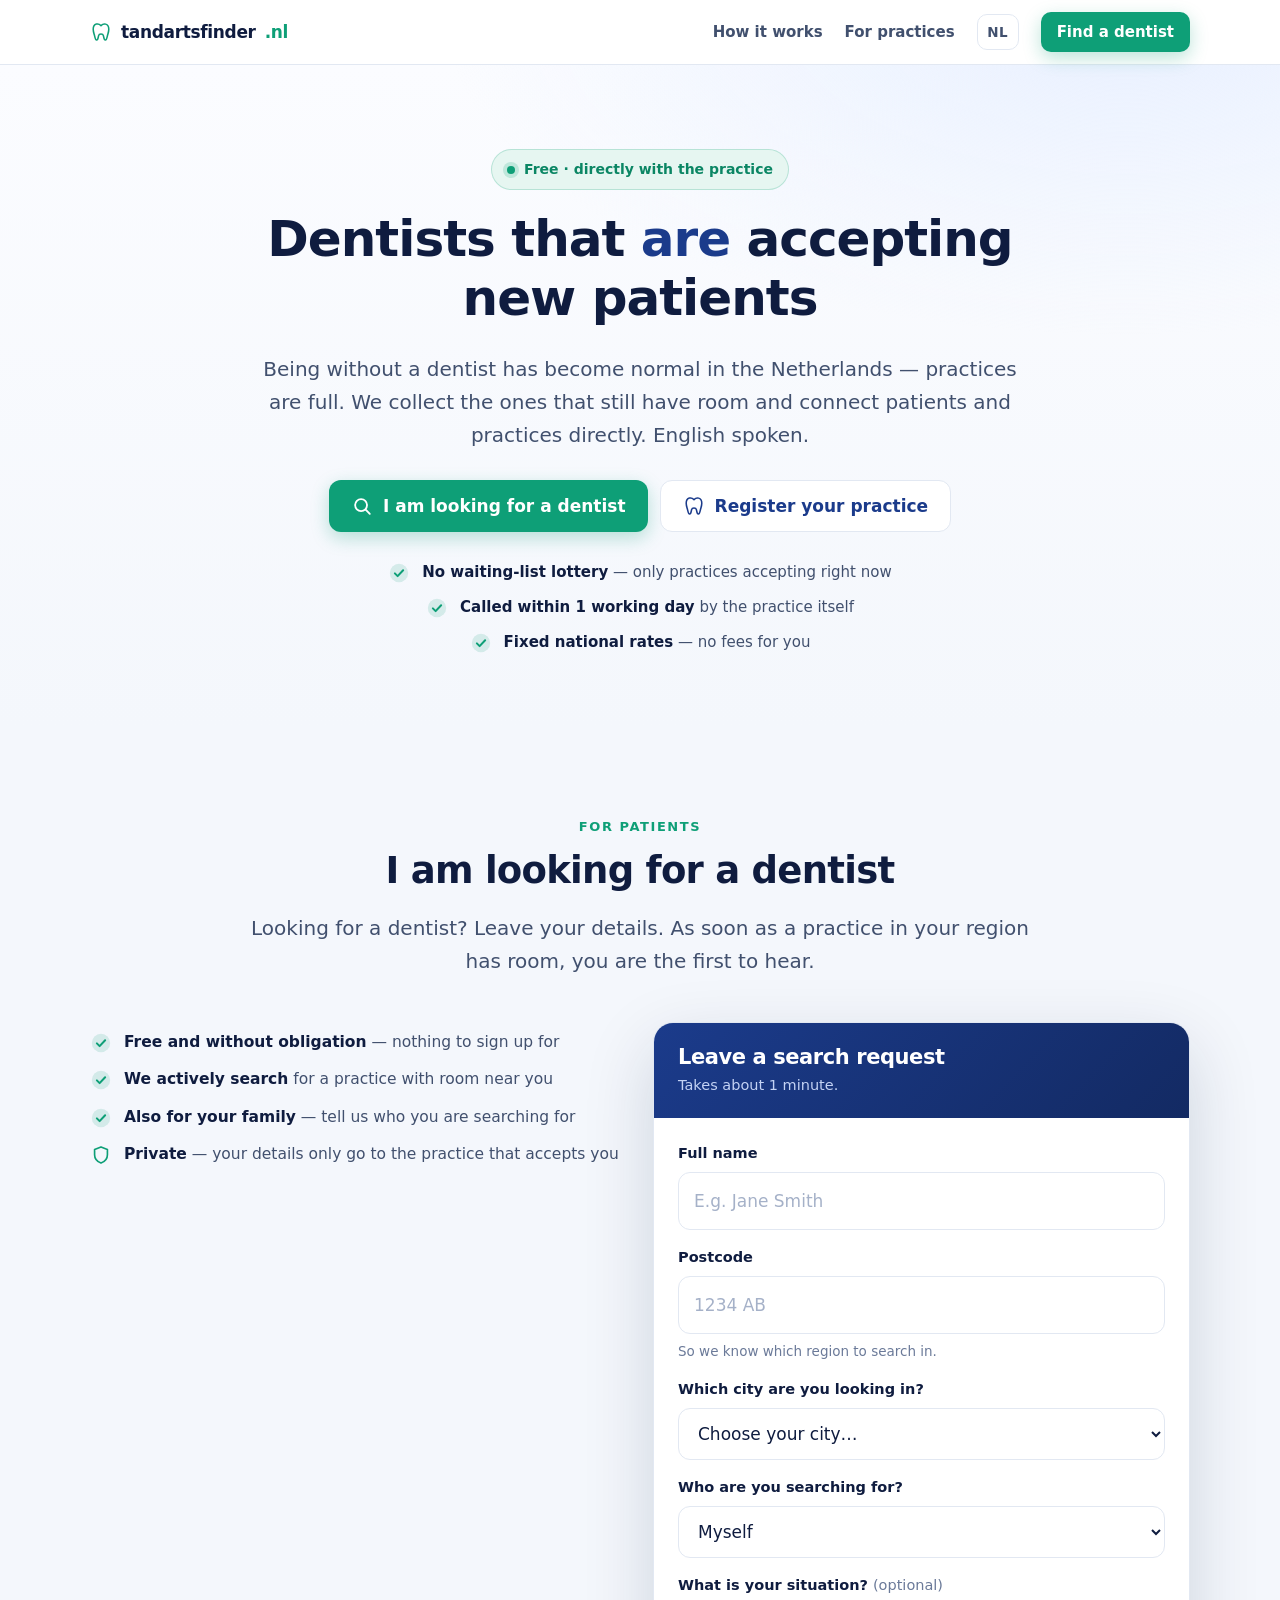
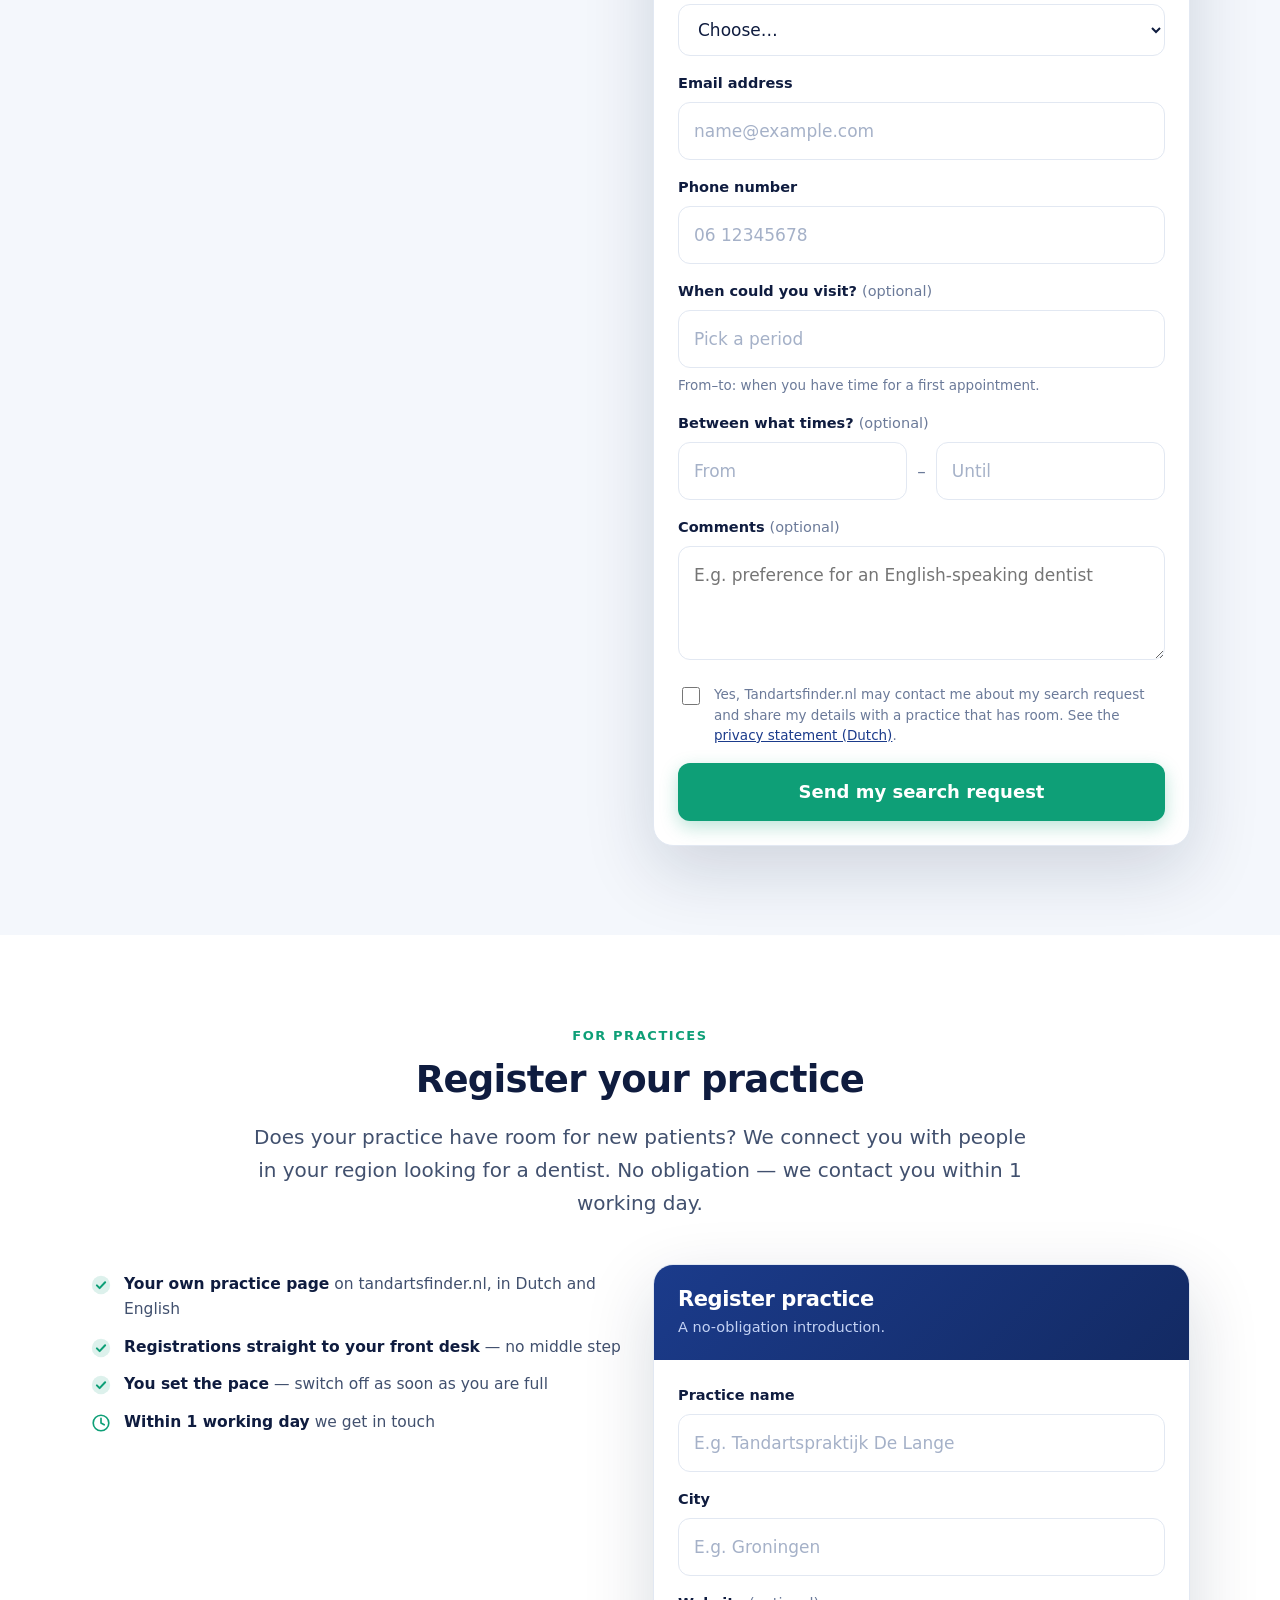
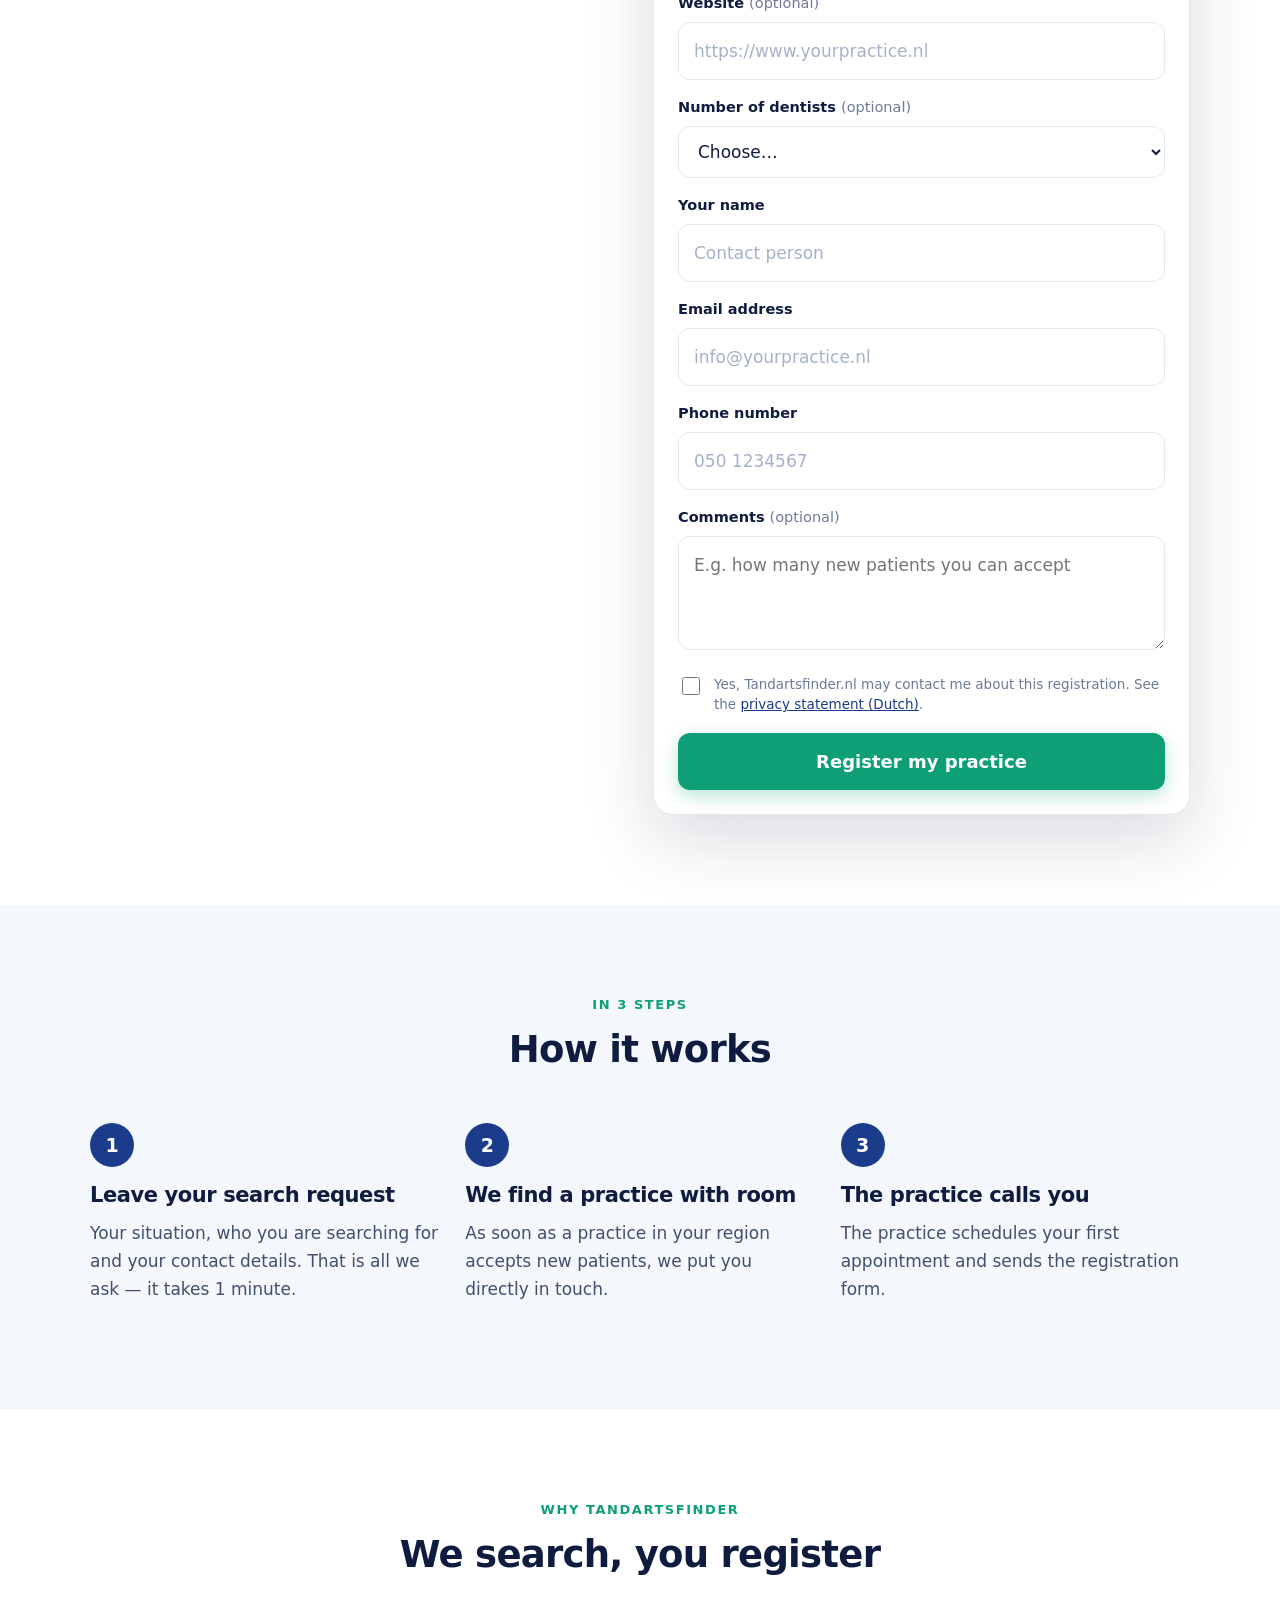
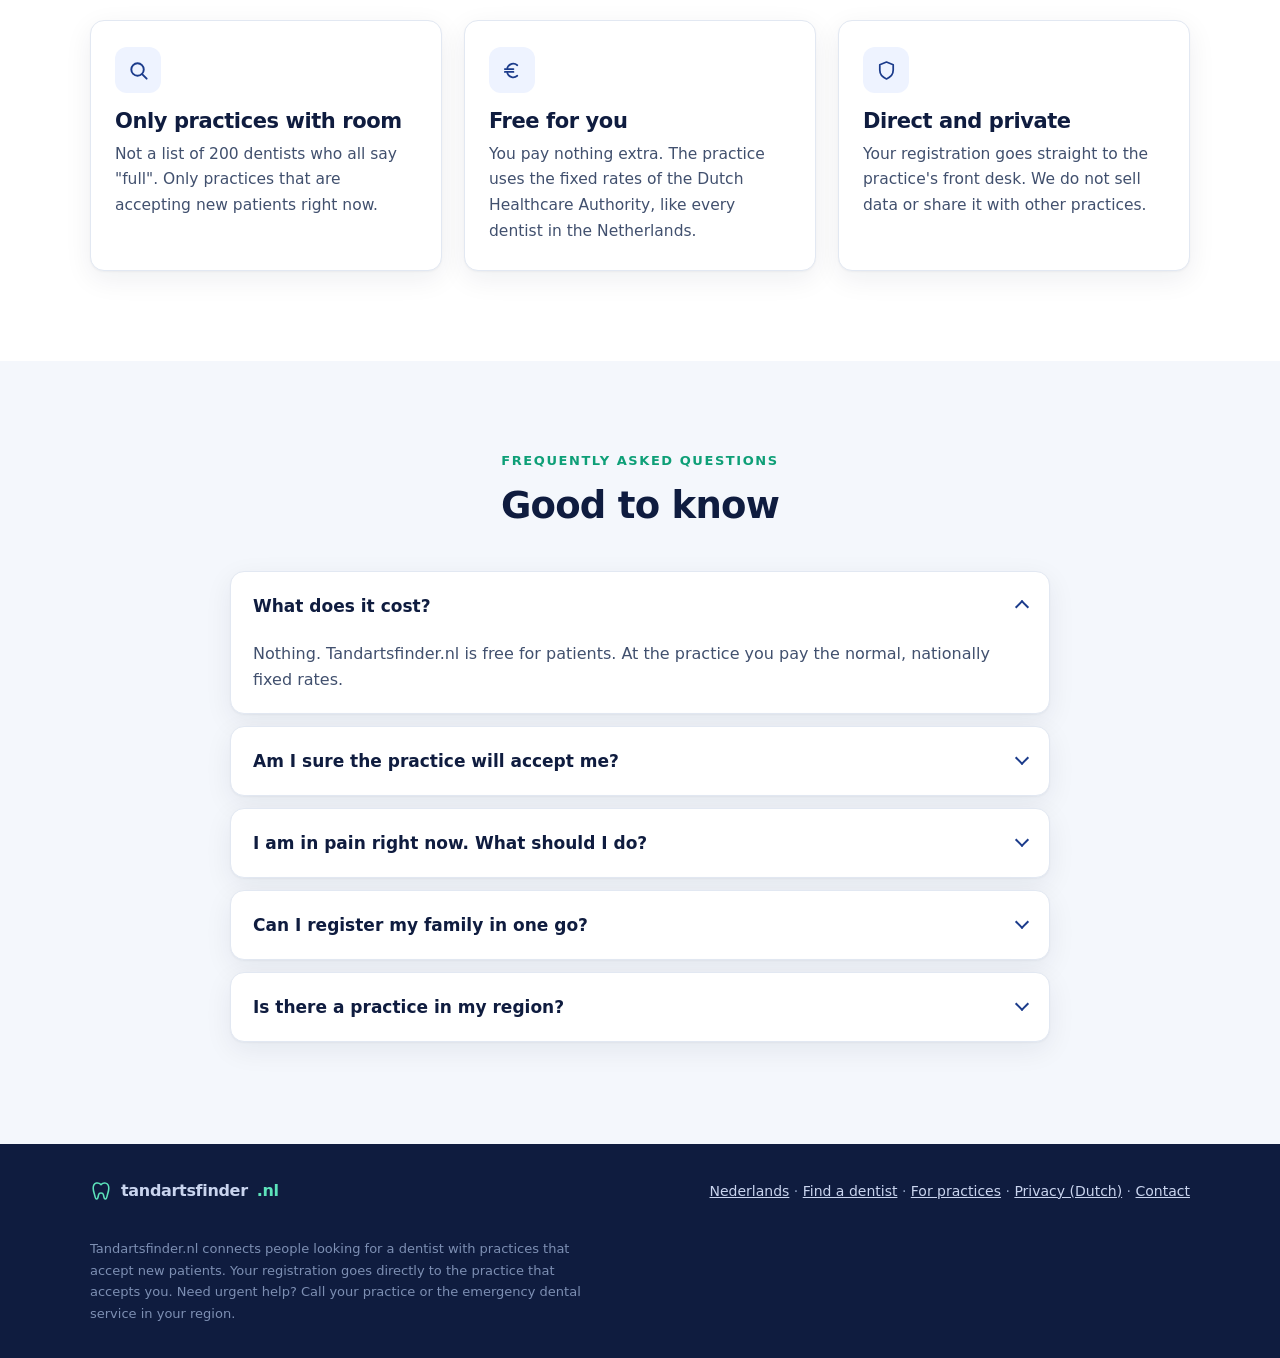
==== en/index.html @ ae39f75f "TF-10: required city dropdown (plaats) on patient form - assets/cities.js: 342 Dutch gemeenten (per " ====
<!DOCTYPE html>
<html lang="en">
<head>
<meta charset="utf-8">
<meta name="viewport" content="width=device-width, initial-scale=1">
<title>Tandartsfinder.nl — dentists that are accepting new patients</title>
<meta name="description" content="Find a dentist in the Netherlands that is still accepting new patients. Leave your search request in one minute — we connect you with a practice that has room. Practice with room? Register. Free, direct.">
<link rel="canonical" href="https://tandartsfinder.nl/en">
<link rel="alternate" hreflang="nl" href="https://tandartsfinder.nl/">
<link rel="icon" href="/assets/favicon.png">
<meta property="og:title" content="Tandartsfinder.nl — dentists that are accepting new patients">
<meta property="og:description" content="Leave your search request in one minute — we connect you with a practice that has room. Practice with room? Register. Free and direct.">
<meta property="og:image" content="https://tandartsfinder.nl/assets/behandeling.jpg">
<meta property="og:type" content="website">
<link rel="stylesheet" href="/assets/vendor/flatpickr.min.css">
<link rel="stylesheet" href="/assets/style.css">
<link rel="stylesheet" href="/assets/home.css">
</head>
<body>

<svg width="0" height="0" style="position:absolute" aria-hidden="true">
  <symbol id="i-tooth" viewBox="0 0 24 24"><path d="M12 5C10.4 3.4 8.5 2.9 6.9 3.4 4.8 4.1 3.5 6.3 3.5 9c0 2.3.6 4 1.2 6 .5 1.9.8 3.9 1.5 5 .6 1 1.9.9 2.3-.3.4-1.1.6-2.5.9-3.8.2-1 .8-1.7 2.6-1.7s2.4.7 2.6 1.7c.3 1.3.5 2.7.9 3.8.4 1.2 1.7 1.3 2.3.3.7-1.1 1-3.1 1.5-5 .6-2 1.2-3.7 1.2-6 0-2.7-1.3-4.9-3.4-5.6-1.6-.5-3.5 0-5.1 1.6Z" fill="none" stroke="currentColor" stroke-width="1.7" stroke-linejoin="round"/></symbol>
  <symbol id="i-check" viewBox="0 0 24 24"><circle cx="12" cy="12" r="10" fill="currentColor" opacity=".14"/><path d="m7.5 12.4 3 3 6-6.4" fill="none" stroke="currentColor" stroke-width="2.2" stroke-linecap="round" stroke-linejoin="round"/></symbol>
  <symbol id="i-pin" viewBox="0 0 24 24"><path d="M12 21s-6.5-5.6-6.5-11a6.5 6.5 0 0 1 13 0c0 5.4-6.5 11-6.5 11Z" fill="none" stroke="currentColor" stroke-width="1.8" stroke-linejoin="round"/><circle cx="12" cy="10" r="2.4" fill="none" stroke="currentColor" stroke-width="1.8"/></symbol>
  <symbol id="i-search" viewBox="0 0 24 24"><circle cx="11" cy="11" r="6.5" fill="none" stroke="currentColor" stroke-width="2"/><path d="m16 16 4.5 4.5" stroke="currentColor" stroke-width="2" stroke-linecap="round"/></symbol>
  <symbol id="i-shield" viewBox="0 0 24 24"><path d="M12 3.2 19 6v5.6c0 4.2-2.8 7.5-7 9.2-4.2-1.7-7-5-7-9.2V6l7-2.8Z" fill="none" stroke="currentColor" stroke-width="1.8" stroke-linejoin="round"/></symbol>
  <symbol id="i-clock" viewBox="0 0 24 24"><circle cx="12" cy="12" r="8.5" fill="none" stroke="currentColor" stroke-width="1.8"/><path d="M12 7v5l3.5 2" fill="none" stroke="currentColor" stroke-width="1.8" stroke-linecap="round"/></symbol>
  <symbol id="i-euro" viewBox="0 0 24 24"><path d="M17 6.5A6.5 6.5 0 0 0 6.7 9M17 17.5A6.5 6.5 0 0 1 6.7 15M4 10.5h9M4 13.5h9" fill="none" stroke="currentColor" stroke-width="1.8" stroke-linecap="round"/></symbol>
</svg>

<header class="header home-header">
  <div class="wrap">
    <a class="brand" href="/"><svg class="icon"><use href="#i-tooth"/></svg>tandartsfinder<em>.nl</em></a>
    <nav class="nav">
      <a href="#hoe">How it works</a>
      <a href="#praktijk-aanmelden">For practices</a>
      <a class="lang" href="/" hreflang="nl" title="Lees deze pagina in het Nederlands">NL</a>
      <a class="btn btn-primary btn-small" href="#zoek">Find a dentist</a>
    </nav>
  </div>
</header>

<section class="hero home-hero">
  <div class="wrap">
    <div class="badge">Free · directly with the practice</div>
    <h1>Dentists that <mark>are</mark> accepting new patients</h1>
    <p class="hero-sub">Being without a dentist has become normal in the Netherlands — practices are full. We collect the ones that still have room and connect patients and practices directly. English spoken.</p>
    <div class="hero-ctas">
      <a class="btn btn-primary" href="#zoek"><svg class="icon" width="18" height="18"><use href="#i-search"/></svg>I am looking for a dentist</a>
      <a class="btn btn-outline" href="#praktijk-aanmelden"><svg class="icon" width="18" height="18"><use href="#i-tooth"/></svg>Register your practice</a>
    </div>
    <ul class="checks hero-checks">
      <li><svg class="icon"><use href="#i-check"/></svg><span><b>No waiting-list lottery</b> — only practices accepting right now</span></li>
      <li><svg class="icon"><use href="#i-check"/></svg><span><b>Called within 1 working day</b> by the practice itself</span></li>
      <li><svg class="icon"><use href="#i-check"/></svg><span><b>Fixed national rates</b> — no fees for you</span></li>
    </ul>
  </div>
</section>


<section class="section section--tint lead" id="zoek">
  <div class="wrap">
    <div class="section-head"><span class="kicker">For patients</span><h2>I am looking for a dentist</h2>
      <p class="intro">Looking for a dentist? Leave your details. As soon as a practice in your region has room, you are the first to hear.</p></div>
    <div class="cols2">
      <div>
        <ul class="checks">
          <li><svg class="icon"><use href="#i-check"/></svg><span><b>Free and without obligation</b> — nothing to sign up for</span></li>
          <li><svg class="icon"><use href="#i-check"/></svg><span><b>We actively search</b> for a practice with room near you</span></li>
          <li><svg class="icon"><use href="#i-check"/></svg><span><b>Also for your family</b> — tell us who you are searching for</span></li>
          <li><svg class="icon"><use href="#i-shield"/></svg><span><b>Private</b> — your details only go to the practice that accepts you</span></li>
        </ul>
      </div>
      <form class="card leadform" id="form-patient" novalidate>
        <div class="card-head"><h2>Leave a search request</h2><p>Takes about 1 minute.</p></div>
        <div class="card-body">
          <input type="hidden" name="type" value="patient">
          <input type="text" name="website" tabindex="-1" autocomplete="off" aria-hidden="true" style="position:absolute;left:-9999px">
          <div class="fields">
            <div class="field"><label for="p-naam">Full name</label><input type="text" id="p-naam" name="naam" autocomplete="name" placeholder="E.g. Jane Smith" required><span class="error">Please enter your name.</span></div>
            <div class="field"><label for="p-postcode">Postcode</label><input type="text" id="p-postcode" name="postcode" autocomplete="postal-code" placeholder="1234 AB" required><span class="hint">So we know which region to search in.</span><span class="error">Please enter a valid Dutch postcode.</span></div>
            <div class="field"><label for="p-plaats">Which city are you looking in?</label><select id="p-plaats" name="plaats" required><option value="">Choose your city…</option></select><span class="error">Please choose your city.</span></div>
            <div class="field"><label for="p-voor_wie">Who are you searching for?</label><select id="p-voor_wie" name="voor_wie" required><option value="mijzelf">Myself</option><option value="gezin">My family / partner</option><option value="anders">Someone else</option></select></div>
            <div class="field"><label for="p-situatie">What is your situation? <span class="opt">(optional)</span></label><select id="p-situatie" name="situatie"><option value="">Choose…</option><option value="geen_tandarts">I have no dentist</option><option value="overstappen">I want to switch</option><option value="verhuisd">I have moved</option><option value="pijn">I am in pain / urgent</option><option value="anders">Other</option></select></div>
            <div class="field"><label for="p-email">Email address</label><input type="email" id="p-email" name="email" autocomplete="email" placeholder="name@example.com" required><span class="error">Please enter a valid email address.</span></div>
            <div class="field"><label for="p-telefoon">Phone number</label><input type="tel" id="p-telefoon" name="telefoon" autocomplete="tel" placeholder="06 12345678" required><span class="error">Please enter a valid phone number.</span></div>
            <div class="field"><label for="p-periode">When could you visit? <span class="opt">(optional)</span></label><input type="text" id="p-periode" placeholder="Pick a period" autocomplete="off"><span class="hint">From–to: when you have time for a first appointment.</span></div>
            <div class="field"><label for="p-tijd-van">Between what times? <span class="opt">(optional)</span></label><div class="times"><input type="text" id="p-tijd-van" placeholder="From" autocomplete="off"><span>–</span><input type="text" id="p-tijd-tot" placeholder="Until" autocomplete="off"></div></div>
            <div class="field"><label for="p-toelichting">Comments <span class="opt">(optional)</span></label><textarea id="p-toelichting" name="toelichting" rows="3" placeholder="E.g. preference for an English-speaking dentist"></textarea></div>
            <label class="consent field"><input type="checkbox" name="akkoord" value="ja" required><span>Yes, Tandartsfinder.nl may contact me about my search request and share my details with a practice that has room. See the <a href="/privacy" target="_blank" rel="noopener">privacy statement (Dutch)</a>.<span class="error">You need to agree to continue.</span></span></label>
            <div class="formerror">Sending failed. Check your connection and try again.</div>
            <button type="submit" class="btn btn-primary btn-block">Send my search request</button>
          </div>
          <div class="done" hidden><div class="ok"><svg><use href="#i-check"/></svg></div><h3>We received your request</h3><p>As soon as a practice near you has room, we will contact you.</p></div>
        </div>
      </form>
    </div>
  </div>
</section>

<section class="section lead" id="praktijk-aanmelden">
  <div class="wrap">
    <div class="section-head"><span class="kicker">For practices</span><h2>Register your practice</h2>
      <p class="intro">Does your practice have room for new patients? We connect you with people in your region looking for a dentist. No obligation — we contact you within 1 working day.</p></div>
    <div class="cols2">
      <div>
        <ul class="checks">
          <li><svg class="icon"><use href="#i-check"/></svg><span><b>Your own practice page</b> on tandartsfinder.nl, in Dutch and English</span></li>
          <li><svg class="icon"><use href="#i-check"/></svg><span><b>Registrations straight to your front desk</b> — no middle step</span></li>
          <li><svg class="icon"><use href="#i-check"/></svg><span><b>You set the pace</b> — switch off as soon as you are full</span></li>
          <li><svg class="icon"><use href="#i-clock"/></svg><span><b>Within 1 working day</b> we get in touch</span></li>
        </ul>
      </div>
      <form class="card leadform" id="form-clinic" novalidate>
        <div class="card-head"><h2>Register practice</h2><p>A no-obligation introduction.</p></div>
        <div class="card-body">
          <input type="hidden" name="type" value="clinic">
          <input type="text" name="website" tabindex="-1" autocomplete="off" aria-hidden="true" style="position:absolute;left:-9999px">
          <div class="fields">
            <div class="field"><label for="c-praktijknaam">Practice name</label><input type="text" id="c-praktijknaam" name="praktijknaam" autocomplete="organization" placeholder="E.g. Tandartspraktijk De Lange" required><span class="error">Please enter the practice name.</span></div>
            <div class="field"><label for="c-plaats">City</label><input type="text" id="c-plaats" name="plaats" autocomplete="address-level2" placeholder="E.g. Groningen" required><span class="error">Please enter the city.</span></div>
            <div class="field"><label for="c-website">Website <span class="opt">(optional)</span></label><input type="url" id="c-website" name="praktijk_website" autocomplete="url" placeholder="https://www.yourpractice.nl"></div>
            <div class="field"><label for="c-aantal">Number of dentists <span class="opt">(optional)</span></label><select id="c-aantal" name="aantal_tandartsen"><option value="">Choose…</option><option value="1">1</option><option value="2-3">2–3</option><option value="4-6">4–6</option><option value="7+">7 or more</option></select></div>
            <div class="field"><label for="c-naam">Your name</label><input type="text" id="c-naam" name="naam" autocomplete="name" placeholder="Contact person" required><span class="error">Please enter your name.</span></div>
            <div class="field"><label for="c-email">Email address</label><input type="email" id="c-email" name="email" autocomplete="email" placeholder="info@yourpractice.nl" required><span class="error">Please enter a valid email address.</span></div>
            <div class="field"><label for="c-telefoon">Phone number</label><input type="tel" id="c-telefoon" name="telefoon" autocomplete="tel" placeholder="050 1234567" required><span class="error">Please enter a valid phone number.</span></div>
            <div class="field"><label for="c-toelichting">Comments <span class="opt">(optional)</span></label><textarea id="c-toelichting" name="toelichting" rows="3" placeholder="E.g. how many new patients you can accept"></textarea></div>
            <label class="consent field"><input type="checkbox" name="akkoord" value="ja" required><span>Yes, Tandartsfinder.nl may contact me about this registration. See the <a href="/privacy" target="_blank" rel="noopener">privacy statement (Dutch)</a>.<span class="error">You need to agree to continue.</span></span></label>
            <div class="formerror">Sending failed. Check your connection and try again.</div>
            <button type="submit" class="btn btn-primary btn-block">Register my practice</button>
          </div>
          <div class="done" hidden><div class="ok"><svg><use href="#i-check"/></svg></div><h3>Thank you for registering</h3><p>We will contact you <strong>within 1 working day</strong> to get acquainted.</p></div>
        </div>
      </form>
    </div>
  </div>
</section>

<section class="section section--tint" id="hoe">
  <div class="wrap">
    <div class="section-head"><span class="kicker">In 3 steps</span><h2>How it works</h2></div>
    <div class="steps">
      <div><h3>Leave your search request</h3><p>Your situation, who you are searching for and your contact details. That is all we ask — it takes 1 minute.</p></div>
      <div><h3>We find a practice with room</h3><p>As soon as a practice in your region accepts new patients, we put you directly in touch.</p></div>
      <div><h3>The practice calls you</h3><p>The practice schedules your first appointment and sends the registration form.</p></div>
    </div>
  </div>
</section>

<section class="section">
  <div class="wrap">
    <div class="section-head"><span class="kicker">Why Tandartsfinder</span><h2>We search, you register</h2></div>
    <div class="cols3">
      <div class="feature"><div class="ic"><svg><use href="#i-search"/></svg></div><h3>Only practices with room</h3><p>Not a list of 200 dentists who all say "full". Only practices that are accepting new patients right now.</p></div>
      <div class="feature"><div class="ic"><svg><use href="#i-euro"/></svg></div><h3>Free for you</h3><p>You pay nothing extra. The practice uses the fixed rates of the Dutch Healthcare Authority, like every dentist in the Netherlands.</p></div>
      <div class="feature"><div class="ic"><svg><use href="#i-shield"/></svg></div><h3>Direct and private</h3><p>Your registration goes straight to the practice's front desk. We do not sell data or share it with other practices.</p></div>
    </div>
  </div>
</section>

<section class="section section--tint">
  <div class="wrap">
    <div class="section-head"><span class="kicker">Frequently asked questions</span><h2>Good to know</h2></div>
    <div class="faq">
      <details open><summary>What does it cost?</summary><div><p>Nothing. Tandartsfinder.nl is free for patients. At the practice you pay the normal, nationally fixed rates.</p></div></details>
      <details><summary>Am I sure the practice will accept me?</summary><div><p>The practices we work with have indicated they have room for new patients. Places are not unlimited — the sooner you register, the sooner your turn comes.</p></div></details>
      <details><summary>I am in pain right now. What should I do?</summary><div><p>For acute complaints do not wait for a registration. Call your current practice if you have one, or the dental emergency service in your region.</p></div></details>
      <details><summary>Can I register my family in one go?</summary><div><p>Yes. In the form you indicate whether you register alone, with a partner or as a family.</p></div></details>
      <details><summary>Is there a practice in my region?</summary><div><p>We are adding practices all the time. <a href="#zoek">Leave your details</a> — as soon as a practice with room opens up near you, you will hear from us. Know a practice with room? Point them to <a href="#praktijk-aanmelden">the registration form for practices</a>.</p></div></details>
    </div>
  </div>
</section>

<footer class="footer">
  <div class="wrap">
    <a class="brand" href="/"><svg class="icon"><use href="#i-tooth"/></svg>tandartsfinder<em>.nl</em></a>
    <div><a href="/">Nederlands</a> · <a href="#zoek">Find a dentist</a> · <a href="#praktijk-aanmelden">For practices</a> · <a href="/privacy">Privacy (Dutch)</a> · <a href="mailto:info@tandvacature.nl">Contact</a></div>
    <p>Tandartsfinder.nl connects people looking for a dentist with practices that accept new patients. Your registration goes directly to the practice that accepts you. Need urgent help? Call your practice or the emergency dental service in your region.</p>
  </div>
</footer>

<script src="/assets/cities.js"></script>
<script src="/assets/vendor/flatpickr.min.js"></script>
<script src="/assets/home.js"></script>
</body>
</html>
---- assets/vendor/flatpickr.min.css ----
.flatpickr-calendar{background:transparent;opacity:0;display:none;text-align:center;visibility:hidden;padding:0;-webkit-animation:none;animation:none;direction:ltr;border:0;font-size:14px;line-height:24px;border-radius:5px;position:absolute;width:307.875px;-webkit-box-sizing:border-box;box-sizing:border-box;-ms-touch-action:manipulation;touch-action:manipulation;background:#fff;-webkit-box-shadow:1px 0 0 #e6e6e6,-1px 0 0 #e6e6e6,0 1px 0 #e6e6e6,0 -1px 0 #e6e6e6,0 3px 13px rgba(0,0,0,0.08);box-shadow:1px 0 0 #e6e6e6,-1px 0 0 #e6e6e6,0 1px 0 #e6e6e6,0 -1px 0 #e6e6e6,0 3px 13px rgba(0,0,0,0.08)}.flatpickr-calendar.open,.flatpickr-calendar.inline{opacity:1;max-height:640px;visibility:visible}.flatpickr-calendar.open{display:inline-block;z-index:99999}.flatpickr-calendar.animate.open{-webkit-animation:fpFadeInDown 300ms cubic-bezier(.23,1,.32,1);animation:fpFadeInDown 300ms cubic-bezier(.23,1,.32,1)}.flatpickr-calendar.inline{display:block;position:relative;top:2px}.flatpickr-calendar.static{position:absolute;top:calc(100% + 2px)}.flatpickr-calendar.static.open{z-index:999;display:block}.flatpickr-calendar.multiMonth .flatpickr-days .dayContainer:nth-child(n+1) .flatpickr-day.inRange:nth-child(7n+7){-webkit-box-shadow:none !important;box-shadow:none !important}.flatpickr-calendar.multiMonth .flatpickr-days .dayContainer:nth-child(n+2) .flatpickr-day.inRange:nth-child(7n+1){-webkit-box-shadow:-2px 0 0 #e6e6e6,5px 0 0 #e6e6e6;box-shadow:-2px 0 0 #e6e6e6,5px 0 0 #e6e6e6}.flatpickr-calendar .hasWeeks .dayContainer,.flatpickr-calendar .hasTime .dayContainer{border-bottom:0;border-bottom-right-radius:0;border-bottom-left-radius:0}.flatpickr-calendar .hasWeeks .dayContainer{border-left:0}.flatpickr-calendar.hasTime .flatpickr-time{height:40px;border-top:1px solid #e6e6e6}.flatpickr-calendar.noCalendar.hasTime .flatpickr-time{height:auto}.flatpickr-calendar:before,.flatpickr-calendar:after{position:absolute;display:block;pointer-events:none;border:solid transparent;content:'';height:0;width:0;left:22px}.flatpickr-calendar.rightMost:before,.flatpickr-calendar.arrowRight:before,.flatpickr-calendar.rightMost:after,.flatpickr-calendar.arrowRight:after{left:auto;right:22px}.flatpickr-calendar.arrowCenter:before,.flatpickr-calendar.arrowCenter:after{left:50%;right:50%}.flatpickr-calendar:before{border-width:5px;margin:0 -5px}.flatpickr-calendar:after{border-width:4px;margin:0 -4px}.flatpickr-calendar.arrowTop:before,.flatpickr-calendar.arrowTop:after{bottom:100%}.flatpickr-calendar.arrowTop:before{border-bottom-color:#e6e6e6}.flatpickr-calendar.arrowTop:after{border-bottom-color:#fff}.flatpickr-calendar.arrowBottom:before,.flatpickr-calendar.arrowBottom:after{top:100%}.flatpickr-calendar.arrowBottom:before{border-top-color:#e6e6e6}.flatpickr-calendar.arrowBottom:after{border-top-color:#fff}.flatpickr-calendar:focus{outline:0}.flatpickr-wrapper{position:relative;display:inline-block}.flatpickr-months{display:-webkit-box;display:-webkit-flex;display:-ms-flexbox;display:flex}.flatpickr-months .flatpickr-month{background:transparent;color:rgba(0,0,0,0.9);fill:rgba(0,0,0,0.9);height:34px;line-height:1;text-align:center;position:relative;-webkit-user-select:none;-moz-user-select:none;-ms-user-select:none;user-select:none;overflow:hidden;-webkit-box-flex:1;-webkit-flex:1;-ms-flex:1;flex:1}.flatpickr-months .flatpickr-prev-month,.flatpickr-months .flatpickr-next-month{-webkit-user-select:none;-moz-user-select:none;-ms-user-select:none;user-select:none;text-decoration:none;cursor:pointer;position:absolute;top:0;height:34px;padding:10px;z-index:3;color:rgba(0,0,0,0.9);fill:rgba(0,0,0,0.9)}.flatpickr-months .flatpickr-prev-month.flatpickr-disabled,.flatpickr-months .flatpickr-next-month.flatpickr-disabled{display:none}.flatpickr-months .flatpickr-prev-month i,.flatpickr-months .flatpickr-next-month i{position:relative}.flatpickr-months .flatpickr-prev-month.flatpickr-prev-month,.flatpickr-months .flatpickr-next-month.flatpickr-prev-month{/*
      /*rtl:begin:ignore*/left:0/*
      /*rtl:end:ignore*/}/*
      /*rtl:begin:ignore*/
/*
      /*rtl:end:ignore*/
.flatpickr-months .flatpickr-prev-month.flatpickr-next-month,.flatpickr-months .flatpickr-next-month.flatpickr-next-month{/*
      /*rtl:begin:ignore*/right:0/*
      /*rtl:end:ignore*/}/*
      /*rtl:begin:ignore*/
/*
      /*rtl:end:ignore*/
.flatpickr-months .flatpickr-prev-month:hover,.flatpickr-months .flatpickr-next-month:hover{color:#959ea9}.flatpickr-months .flatpickr-prev-month:hover svg,.flatpickr-months .flatpickr-next-month:hover svg{fill:#f64747}.flatpickr-months .flatpickr-prev-month svg,.flatpickr-months .flatpickr-next-month svg{width:14px;height:14px}.flatpickr-months .flatpickr-prev-month svg path,.flatpickr-months .flatpickr-next-month svg path{-webkit-transition:fill .1s;transition:fill .1s;fill:inherit}.numInputWrapper{position:relative;height:auto}.numInputWrapper input,.numInputWrapper span{display:inline-block}.numInputWrapper input{width:100%}.numInputWrapper input::-ms-clear{display:none}.numInputWrapper input::-webkit-outer-spin-button,.numInputWrapper input::-webkit-inner-spin-button{margin:0;-webkit-appearance:none}.numInputWrapper span{position:absolute;right:0;width:14px;padding:0 4px 0 2px;height:50%;line-height:50%;opacity:0;cursor:pointer;border:1px solid rgba(57,57,57,0.15);-webkit-box-sizing:border-box;box-sizing:border-box}.numInputWrapper span:hover{background:rgba(0,0,0,0.1)}.numInputWrapper span:active{background:rgba(0,0,0,0.2)}.numInputWrapper span:after{display:block;content:"";position:absolute}.numInputWrapper span.arrowUp{top:0;border-bottom:0}.numInputWrapper span.arrowUp:after{border-left:4px solid transparent;border-right:4px solid transparent;border-bottom:4px solid rgba(57,57,57,0.6);top:26%}.numInputWrapper span.arrowDown{top:50%}.numInputWrapper span.arrowDown:after{border-left:4px solid transparent;border-right:4px solid transparent;border-top:4px solid rgba(57,57,57,0.6);top:40%}.numInputWrapper span svg{width:inherit;height:auto}.numInputWrapper span svg path{fill:rgba(0,0,0,0.5)}.numInputWrapper:hover{background:rgba(0,0,0,0.05)}.numInputWrapper:hover span{opacity:1}.flatpickr-current-month{font-size:135%;line-height:inherit;font-weight:300;color:inherit;position:absolute;width:75%;left:12.5%;padding:7.48px 0 0 0;line-height:1;height:34px;display:inline-block;text-align:center;-webkit-transform:translate3d(0,0,0);transform:translate3d(0,0,0)}.flatpickr-current-month span.cur-month{font-family:inherit;font-weight:700;color:inherit;display:inline-block;margin-left:.5ch;padding:0}.flatpickr-current-month span.cur-month:hover{background:rgba(0,0,0,0.05)}.flatpickr-current-month .numInputWrapper{width:6ch;width:7ch\0;display:inline-block}.flatpickr-current-month .numInputWrapper span.arrowUp:after{border-bottom-color:rgba(0,0,0,0.9)}.flatpickr-current-month .numInputWrapper span.arrowDown:after{border-top-color:rgba(0,0,0,0.9)}.flatpickr-current-month input.cur-year{background:transparent;-webkit-box-sizing:border-box;box-sizing:border-box;color:inherit;cursor:text;padding:0 0 0 .5ch;margin:0;display:inline-block;font-size:inherit;font-family:inherit;font-weight:300;line-height:inherit;height:auto;border:0;border-radius:0;vertical-align:initial;-webkit-appearance:textfield;-moz-appearance:textfield;appearance:textfield}.flatpickr-current-month input.cur-year:focus{outline:0}.flatpickr-current-month input.cur-year[disabled],.flatpickr-current-month input.cur-year[disabled]:hover{font-size:100%;color:rgba(0,0,0,0.5);background:transparent;pointer-events:none}.flatpickr-current-month .flatpickr-monthDropdown-months{appearance:menulist;background:transparent;border:none;border-radius:0;box-sizing:border-box;color:inherit;cursor:pointer;font-size:inherit;font-family:inherit;font-weight:300;height:auto;line-height:inherit;margin:-1px 0 0 0;outline:none;padding:0 0 0 .5ch;position:relative;vertical-align:initial;-webkit-box-sizing:border-box;-webkit-appearance:menulist;-moz-appearance:menulist;width:auto}.flatpickr-current-month .flatpickr-monthDropdown-months:focus,.flatpickr-current-month .flatpickr-monthDropdown-months:active{outline:none}.flatpickr-current-month .flatpickr-monthDropdown-months:hover{background:rgba(0,0,0,0.05)}.flatpickr-current-month .flatpickr-monthDropdown-months .flatpickr-monthDropdown-month{background-color:transparent;outline:none;padding:0}.flatpickr-weekdays{background:transparent;text-align:center;overflow:hidden;width:100%;display:-webkit-box;display:-webkit-flex;display:-ms-flexbox;display:flex;-webkit-box-align:center;-webkit-align-items:center;-ms-flex-align:center;align-items:center;height:28px}.flatpickr-weekdays .flatpickr-weekdaycontainer{display:-webkit-box;display:-webkit-flex;display:-ms-flexbox;display:flex;-webkit-box-flex:1;-webkit-flex:1;-ms-flex:1;flex:1}span.flatpickr-weekday{cursor:default;font-size:90%;background:transparent;color:rgba(0,0,0,0.54);line-height:1;margin:0;text-align:center;display:block;-webkit-box-flex:1;-webkit-flex:1;-ms-flex:1;flex:1;font-weight:bolder}.dayContainer,.flatpickr-weeks{padding:1px 0 0 0}.flatpickr-days{position:relative;overflow:hidden;display:-webkit-box;display:-webkit-flex;display:-ms-flexbox;display:flex;-webkit-box-align:start;-webkit-align-items:flex-start;-ms-flex-align:start;align-items:flex-start;width:307.875px}.flatpickr-days:focus{outline:0}.dayContainer{padding:0;outline:0;text-align:left;width:307.875px;min-width:307.875px;max-width:307.875px;-webkit-box-sizing:border-box;box-sizing:border-box;display:inline-block;display:-ms-flexbox;display:-webkit-box;display:-webkit-flex;display:flex;-webkit-flex-wrap:wrap;flex-wrap:wrap;-ms-flex-wrap:wrap;-ms-flex-pack:justify;-webkit-justify-content:space-around;justify-content:space-around;-webkit-transform:translate3d(0,0,0);transform:translate3d(0,0,0);opacity:1}.dayContainer + .dayContainer{-webkit-box-shadow:-1px 0 0 #e6e6e6;box-shadow:-1px 0 0 #e6e6e6}.flatpickr-day{background:none;border:1px solid transparent;border-radius:150px;-webkit-box-sizing:border-box;box-sizing:border-box;color:#393939;cursor:pointer;font-weight:400;width:14.2857143%;-webkit-flex-basis:14.2857143%;-ms-flex-preferred-size:14.2857143%;flex-basis:14.2857143%;max-width:39px;height:39px;line-height:39px;margin:0;display:inline-block;position:relative;-webkit-box-pack:center;-webkit-justify-content:center;-ms-flex-pack:center;justify-content:center;text-align:center}.flatpickr-day.inRange,.flatpickr-day.prevMonthDay.inRange,.flatpickr-day.nextMonthDay.inRange,.flatpickr-day.today.inRange,.flatpickr-day.prevMonthDay.today.inRange,.flatpickr-day.nextMonthDay.today.inRange,.flatpickr-day:hover,.flatpickr-day.prevMonthDay:hover,.flatpickr-day.nextMonthDay:hover,.flatpickr-day:focus,.flatpickr-day.prevMonthDay:focus,.flatpickr-day.nextMonthDay:focus{cursor:pointer;outline:0;background:#e6e6e6;border-color:#e6e6e6}.flatpickr-day.today{border-color:#959ea9}.flatpickr-day.today:hover,.flatpickr-day.today:focus{border-color:#959ea9;background:#959ea9;color:#fff}.flatpickr-day.selected,.flatpickr-day.startRange,.flatpickr-day.endRange,.flatpickr-day.selected.inRange,.flatpickr-day.startRange.inRange,.flatpickr-day.endRange.inRange,.flatpickr-day.selected:focus,.flatpickr-day.startRange:focus,.flatpickr-day.endRange:focus,.flatpickr-day.selected:hover,.flatpickr-day.startRange:hover,.flatpickr-day.endRange:hover,.flatpickr-day.selected.prevMonthDay,.flatpickr-day.startRange.prevMonthDay,.flatpickr-day.endRange.prevMonthDay,.flatpickr-day.selected.nextMonthDay,.flatpickr-day.startRange.nextMonthDay,.flatpickr-day.endRange.nextMonthDay{background:#569ff7;-webkit-box-shadow:none;box-shadow:none;color:#fff;border-color:#569ff7}.flatpickr-day.selected.startRange,.flatpickr-day.startRange.startRange,.flatpickr-day.endRange.startRange{border-radius:50px 0 0 50px}.flatpickr-day.selected.endRange,.flatpickr-day.startRange.endRange,.flatpickr-day.endRange.endRange{border-radius:0 50px 50px 0}.flatpickr-day.selected.startRange + .endRange:not(:nth-child(7n+1)),.flatpickr-day.startRange.startRange + .endRange:not(:nth-child(7n+1)),.flatpickr-day.endRange.startRange + .endRange:not(:nth-child(7n+1)){-webkit-box-shadow:-10px 0 0 #569ff7;box-shadow:-10px 0 0 #569ff7}.flatpickr-day.selected.startRange.endRange,.flatpickr-day.startRange.startRange.endRange,.flatpickr-day.endRange.startRange.endRange{border-radius:50px}.flatpickr-day.inRange{border-radius:0;-webkit-box-shadow:-5px 0 0 #e6e6e6,5px 0 0 #e6e6e6;box-shadow:-5px 0 0 #e6e6e6,5px 0 0 #e6e6e6}.flatpickr-day.flatpickr-disabled,.flatpickr-day.flatpickr-disabled:hover,.flatpickr-day.prevMonthDay,.flatpickr-day.nextMonthDay,.flatpickr-day.notAllowed,.flatpickr-day.notAllowed.prevMonthDay,.flatpickr-day.notAllowed.nextMonthDay{color:rgba(57,57,57,0.3);background:transparent;border-color:transparent;cursor:default}.flatpickr-day.flatpickr-disabled,.flatpickr-day.flatpickr-disabled:hover{cursor:not-allowed;color:rgba(57,57,57,0.1)}.flatpickr-day.week.selected{border-radius:0;-webkit-box-shadow:-5px 0 0 #569ff7,5px 0 0 #569ff7;box-shadow:-5px 0 0 #569ff7,5px 0 0 #569ff7}.flatpickr-day.hidden{visibility:hidden}.rangeMode .flatpickr-day{margin-top:1px}.flatpickr-weekwrapper{float:left}.flatpickr-weekwrapper .flatpickr-weeks{padding:0 12px;-webkit-box-shadow:1px 0 0 #e6e6e6;box-shadow:1px 0 0 #e6e6e6}.flatpickr-weekwrapper .flatpickr-weekday{float:none;width:100%;line-height:28px}.flatpickr-weekwrapper span.flatpickr-day,.flatpickr-weekwrapper span.flatpickr-day:hover{display:block;width:100%;max-width:none;color:rgba(57,57,57,0.3);background:transparent;cursor:default;border:none}.flatpickr-innerContainer{display:block;display:-webkit-box;display:-webkit-flex;display:-ms-flexbox;display:flex;-webkit-box-sizing:border-box;box-sizing:border-box;overflow:hidden}.flatpickr-rContainer{display:inline-block;padding:0;-webkit-box-sizing:border-box;box-sizing:border-box}.flatpickr-time{text-align:center;outline:0;display:block;height:0;line-height:40px;max-height:40px;-webkit-box-sizing:border-box;box-sizing:border-box;overflow:hidden;display:-webkit-box;display:-webkit-flex;display:-ms-flexbox;display:flex}.flatpickr-time:after{content:"";display:table;clear:both}.flatpickr-time .numInputWrapper{-webkit-box-flex:1;-webkit-flex:1;-ms-flex:1;flex:1;width:40%;height:40px;float:left}.flatpickr-time .numInputWrapper span.arrowUp:after{border-bottom-color:#393939}.flatpickr-time .numInputWrapper span.arrowDown:after{border-top-color:#393939}.flatpickr-time.hasSeconds .numInputWrapper{width:26%}.flatpickr-time.time24hr .numInputWrapper{width:49%}.flatpickr-time input{background:transparent;-webkit-box-shadow:none;box-shadow:none;border:0;border-radius:0;text-align:center;margin:0;padding:0;height:inherit;line-height:inherit;color:#393939;font-size:14px;position:relative;-webkit-box-sizing:border-box;box-sizing:border-box;-webkit-appearance:textfield;-moz-appearance:textfield;appearance:textfield}.flatpickr-time input.flatpickr-hour{font-weight:bold}.flatpickr-time input.flatpickr-minute,.flatpickr-time input.flatpickr-second{font-weight:400}.flatpickr-time input:focus{outline:0;border:0}.flatpickr-time .flatpickr-time-separator,.flatpickr-time .flatpickr-am-pm{height:inherit;float:left;line-height:inherit;color:#393939;font-weight:bold;width:2%;-webkit-user-select:none;-moz-user-select:none;-ms-user-select:none;user-select:none;-webkit-align-self:center;-ms-flex-item-align:center;align-self:center}.flatpickr-time .flatpickr-am-pm{outline:0;width:18%;cursor:pointer;text-align:center;font-weight:400}.flatpickr-time input:hover,.flatpickr-time .flatpickr-am-pm:hover,.flatpickr-time input:focus,.flatpickr-time .flatpickr-am-pm:focus{background:#eee}.flatpickr-input[readonly]{cursor:pointer}@-webkit-keyframes fpFadeInDown{from{opacity:0;-webkit-transform:translate3d(0,-20px,0);transform:translate3d(0,-20px,0)}to{opacity:1;-webkit-transform:translate3d(0,0,0);transform:translate3d(0,0,0)}}@keyframes fpFadeInDown{from{opacity:0;-webkit-transform:translate3d(0,-20px,0);transform:translate3d(0,-20px,0)}to{opacity:1;-webkit-transform:translate3d(0,0,0);transform:translate3d(0,0,0)}}
---- assets/style.css ----
:root{
  --blue:#1b3b8b;--blue-dark:#132a63;--ink:#0f1c3f;--text:#41506e;--muted:#6b7a99;
  --green:#0e9f77;--green-dark:#0b8664;--green-soft:#e6f6f1;--mint:#5de3bb;
  --bg:#f4f7fc;--line:#e2e8f2;--red:#dc2626;
  --radius:14px;--radius-lg:20px;
  --shadow:0 1px 2px rgba(15,28,63,.04),0 8px 28px rgba(15,28,63,.07);
  --shadow-lg:0 24px 70px rgba(15,28,63,.16);
}
*,*::before,*::after{box-sizing:border-box}
[hidden]{display:none!important}
html{scroll-behavior:smooth;-webkit-text-size-adjust:100%}
body{margin:0;font-family:system-ui,-apple-system,"Segoe UI",Roboto,"Helvetica Neue",Arial,sans-serif;
  font-size:17px;line-height:1.65;color:var(--text);background:#fff;-webkit-font-smoothing:antialiased}
img{max-width:100%;display:block}
h1,h2,h3{color:var(--ink);line-height:1.18;margin:0 0 .5em;letter-spacing:-.02em}
h1{font-size:clamp(30px,5.2vw,50px);font-weight:800}
h2{font-size:clamp(25px,3.6vw,37px);font-weight:800}
h3{font-size:clamp(18px,2vw,21px);font-weight:700}
p{margin:0 0 1em}
a{color:var(--blue)}
.wrap{max-width:1140px;margin:0 auto;padding-left:20px;padding-right:20px}
.section{padding:clamp(52px,7vw,92px) 0}
.section--tint{background:var(--bg)}
.section-head{text-align:center;margin-bottom:44px}
.kicker{display:block;font-size:13px;font-weight:800;letter-spacing:.12em;text-transform:uppercase;color:var(--green);margin-bottom:12px}
.intro{font-size:clamp(17px,1.9vw,20px);max-width:62ch}
.section-head .intro{margin-left:auto;margin-right:auto}
.center{text-align:center}
.icon{width:22px;height:22px;flex:none}

/* buttons */
.btn{display:inline-flex;align-items:center;justify-content:center;gap:10px;font:inherit;font-weight:700;
  border:0;border-radius:12px;padding:16px 26px;cursor:pointer;text-decoration:none;line-height:1.2;transition:.16s}
.btn-primary{background:var(--green);color:#fff;box-shadow:0 6px 18px rgba(14,159,119,.28)}
.btn-primary:hover{background:var(--green-dark);transform:translateY(-1px)}
.btn-outline{background:#fff;color:var(--blue);border:1.5px solid var(--line)}
.btn-outline:hover{border-color:var(--blue)}
.btn-block{width:100%;font-size:18px;padding:18px 24px}
.btn-small{padding:11px 16px;font-size:15px;border-radius:10px}

/* top bar + header */
.brandbar{background:var(--ink);color:#c9d4ee;font-size:14px}
.brandbar .wrap{display:flex;align-items:center;justify-content:space-between;gap:16px;min-height:44px;padding-top:6px;padding-bottom:6px;flex-wrap:wrap}
.brand{display:flex;align-items:center;gap:9px;color:#fff;font-weight:800;font-size:17px;letter-spacing:-.02em;text-decoration:none}
.brand .icon{color:var(--mint)}
.brand em{font-style:normal;color:var(--mint)}
.brandbar .tagline{opacity:.85}
.brandbar .tagline strong{color:#fff}
.header{position:sticky;top:0;z-index:60;background:rgba(255,255,255,.94);backdrop-filter:blur(10px);border-bottom:1px solid var(--line)}
.header .wrap{display:flex;align-items:center;justify-content:space-between;gap:16px;padding-top:12px;padding-bottom:12px}
.header-id{display:flex;align-items:center;gap:12px;min-width:0}
.header-id img{height:38px;width:auto}
.header-loc{font-size:13px;color:var(--muted);line-height:1.3}
.header-actions{display:flex;align-items:center;gap:10px;flex:none}
.header-note{font-size:14px;color:var(--green-dark);font-weight:700}
.lang{display:inline-flex;align-items:center;justify-content:center;min-width:42px;height:36px;border:1.5px solid var(--line);
  border-radius:10px;font-size:13.5px;font-weight:800;color:var(--blue);text-decoration:none;letter-spacing:.04em}
.lang:hover{border-color:var(--blue);background:#f7f9ff}
@media(max-width:720px){.header-loc,.brandbar .tagline,.header-note{display:none}.header-id img{height:32px}}

/* hero */
.hero{background:radial-gradient(1100px 520px at 88% -8%,#e8f0ff 0%,rgba(232,240,255,0) 62%),linear-gradient(180deg,#fbfcff,var(--bg))}
.hero .wrap{display:grid;grid-template-columns:1fr 460px;gap:0 52px;align-items:start;
  grid-template-areas:"copy form" "more form";padding-top:clamp(34px,5vw,62px);padding-bottom:clamp(46px,6vw,80px)}
.hero-copy{grid-area:copy}
.hero-more{grid-area:more}
.badge{display:inline-flex;align-items:center;gap:9px;background:var(--green-soft);color:var(--green-dark);font-weight:800;font-size:14px;
  padding:8px 15px;border-radius:999px;border:1px solid rgba(14,159,119,.22);margin-bottom:20px}
.badge::before{content:"";width:8px;height:8px;border-radius:50%;background:var(--green);box-shadow:0 0 0 4px rgba(14,159,119,.18)}
.hero h1 mark{background:none;color:var(--blue);white-space:nowrap}
.hero-sub{font-size:clamp(17px,1.9vw,20px);max-width:52ch;margin-bottom:26px}
.checks{list-style:none;margin:0 0 28px;padding:0;display:grid;gap:12px}
.checks li{display:flex;gap:12px;align-items:flex-start;font-size:16.5px}
.checks .icon{color:var(--green);margin-top:2px}
.checks b{color:var(--ink)}
.hero-photo{border-radius:var(--radius-lg);overflow:hidden;box-shadow:var(--shadow);margin-top:6px}
.hero-photo img{width:100%;height:230px;object-fit:cover}
.stars{color:#f5a623;letter-spacing:1px;font-size:15px}

/* form card */
.card{grid-area:form;background:#fff;border-radius:var(--radius-lg);box-shadow:var(--shadow-lg);border:1px solid var(--line);
  overflow:hidden;position:sticky;top:88px;scroll-margin-top:88px}
.card-head{background:linear-gradient(135deg,var(--blue),var(--blue-dark));color:#fff;padding:22px 24px 20px}
.card-head h2{color:#fff;font-size:21px;margin:0 0 5px}
.card-head p{margin:0;font-size:14.5px;color:#c3d2f4}
.progress{display:flex;gap:6px;margin-top:16px}
.progress span{height:5px;flex:1;border-radius:99px;background:rgba(255,255,255,.24);transition:.3s}
.progress span.on{background:var(--mint)}
.card-proof{display:flex;align-items:center;gap:10px;background:var(--green-soft);border-bottom:1px solid var(--line);padding:11px 24px;font-size:14px;color:var(--ink)}
.card-body{padding:24px}
.step{display:none}
.step.on{display:block;animation:fadein .28s ease}
@keyframes fadein{from{opacity:0;transform:translateY(8px)}to{opacity:1;transform:none}}
.q{font-weight:800;color:var(--ink);font-size:19px;margin:0 0 4px}
.q-sub{font-size:14.5px;color:var(--muted);margin:0 0 18px}
.choices{display:grid;gap:10px;margin-bottom:20px;border-radius:12px}
.choices.shake{outline:2px solid var(--red);outline-offset:6px}
.choice{display:flex;align-items:center;gap:13px;width:100%;text-align:left;font:inherit;background:#fff;border:1.5px solid var(--line);
  border-radius:12px;padding:15px 16px;cursor:pointer;color:var(--ink);font-weight:600;font-size:16px;transition:.14s}
.choice:hover{border-color:var(--blue);background:#f7f9ff}
.choice.sel{border-color:var(--green);background:var(--green-soft)}
.choice .ic{width:38px;height:38px;border-radius:10px;background:#eef3ff;color:var(--blue);display:grid;place-items:center;flex:none}
.choice .ic svg{width:20px;height:20px}
.choice.sel .ic{background:#fff;color:var(--green-dark)}
.field{margin-bottom:16px}
.field label{display:block;font-weight:700;color:var(--ink);font-size:14.5px;margin-bottom:6px}
.field input{width:100%;font:inherit;padding:14px 15px;border:1.5px solid var(--line);border-radius:12px;color:var(--ink);transition:.14s}
.field input:focus{outline:0;border-color:var(--blue);box-shadow:0 0 0 4px rgba(27,59,139,.12)}
.field input::placeholder{color:#a5b1c8}
.field.bad input{border-color:var(--red);background:#fff5f5}
.hint{display:block;font-size:13.5px;color:var(--muted);margin-top:6px}
.error{display:none;color:var(--red);font-size:13.5px;font-weight:600;margin-top:6px}
.bad .error{display:block}
.bad .hint{display:none}
.urgent{display:flex;gap:11px;align-items:flex-start;background:#fff7ed;color:#7c4a12;border:1px solid #f5cf94;border-radius:12px;
  padding:14px 15px;font-size:14px;line-height:1.5;margin-bottom:16px}
.urgent .icon{width:20px;height:20px;color:#d97706;margin-top:2px}
.urgent strong{display:block;color:#5c3608}
.urgent a{color:#9a3412;font-weight:700}
.consent{display:flex;gap:11px;align-items:flex-start;font-size:13.5px;color:var(--muted);line-height:1.5;margin:4px 0 18px}
.consent input{margin-top:3px;width:18px;height:18px;flex:none;accent-color:var(--green)}
.back{background:none;border:0;font:inherit;color:var(--muted);font-weight:600;cursor:pointer;padding:12px 0 0;display:inline-flex;gap:7px;align-items:center;font-size:14.5px}
.back:hover{color:var(--blue)}
.secure{display:flex;align-items:center;justify-content:center;gap:8px;font-size:13px;color:var(--muted);margin-top:14px;text-align:center}
.secure .icon{width:15px;height:15px}
.done{text-align:center;padding:12px 0}
.done .ok{width:64px;height:64px;border-radius:50%;background:var(--green-soft);color:var(--green-dark);display:grid;place-items:center;margin:0 auto 18px}
.done .ok svg{width:32px;height:32px}
.formerror{display:none;background:#fff5f5;color:var(--red);border:1px solid #fecaca;border-radius:10px;padding:10px 12px;font-size:14px;margin-bottom:12px}
.formerror.on{display:block}

/* facts strip */
.facts{background:var(--ink);color:#dbe4f7}
.facts .wrap{display:grid;grid-template-columns:repeat(4,1fr);gap:26px;padding-top:26px;padding-bottom:26px;text-align:center}
.facts b{display:block;color:#fff;font-size:17px;font-weight:800}
.facts span{font-size:14px;color:#a9b8d8}
@media(max-width:820px){.facts .wrap{grid-template-columns:1fr 1fr;gap:20px}}

/* grids & cards */
.cols3{display:grid;grid-template-columns:repeat(3,1fr);gap:22px}
.cols2{display:grid;grid-template-columns:1fr 1fr;gap:26px;align-items:center}
.feature{background:#fff;border:1px solid var(--line);border-radius:var(--radius);padding:26px 24px;box-shadow:var(--shadow)}
.feature .ic{width:46px;height:46px;border-radius:12px;background:#eef3ff;color:var(--blue);display:grid;place-items:center;margin-bottom:16px}
.feature .ic svg{width:23px;height:23px}
.feature h3{margin-bottom:8px}
.feature p{margin:0;font-size:15.5px}
@media(max-width:900px){.cols3{grid-template-columns:1fr 1fr}.cols2{grid-template-columns:1fr;gap:28px}}
@media(max-width:620px){.cols3{grid-template-columns:1fr}}

/* reviews */
.reviews-head{display:flex;align-items:flex-end;justify-content:space-between;gap:20px;flex-wrap:wrap;margin-bottom:28px}
.reviews-head h2{margin-bottom:6px}
.reviews-head p{margin:0;font-size:15.5px}
.review{margin:0;background:#fff;border:1px solid var(--line);border-radius:var(--radius);padding:24px;box-shadow:var(--shadow);display:flex;flex-direction:column}
.review p{font-size:16.5px;color:var(--ink);margin:12px 0 16px;flex:1}
.review cite{font-style:normal;font-size:14px;color:var(--muted);font-weight:600}

/* how it works */
.steps{display:grid;grid-template-columns:repeat(3,1fr);gap:26px;counter-reset:n}
.steps>div{padding-top:8px}
.steps>div::before{counter-increment:n;content:counter(n);display:grid;place-items:center;width:44px;height:44px;border-radius:50%;
  background:var(--blue);color:#fff;font-weight:800;font-size:19px;margin-bottom:16px}
@media(max-width:820px){.steps{grid-template-columns:1fr;gap:22px}}

/* team */
.team{display:grid;grid-template-columns:repeat(4,1fr);gap:22px}
.person{background:#fff;border:1px solid var(--line);border-radius:var(--radius);overflow:hidden;box-shadow:var(--shadow)}
.person img{width:100%;height:225px;object-fit:cover;object-position:center 22%;background:#eef3ff}
.person div{padding:16px 18px 18px}
.person h3{font-size:17px;margin:0 0 2px}
.person .role{font-size:14px;color:var(--green-dark);font-weight:700;margin:0 0 6px}
.person p{font-size:14px;margin:0;color:var(--muted);line-height:1.5}
@media(max-width:900px){.team{grid-template-columns:1fr 1fr}}

/* treatments */
.tags{display:flex;flex-wrap:wrap;gap:10px;margin-top:8px}
.tags span{background:#fff;border:1px solid var(--line);border-radius:999px;padding:10px 18px;font-weight:600;font-size:15.5px;color:var(--ink)}
.photo{border-radius:var(--radius-lg);box-shadow:var(--shadow);width:100%;height:100%;max-height:420px;object-fit:cover}

/* costs */
.costs{max-width:820px;margin:0 auto;background:#fff;border:1px solid var(--line);border-radius:var(--radius);box-shadow:var(--shadow);overflow:hidden}
.costs>div{display:flex;gap:16px;padding:20px 24px;border-bottom:1px solid var(--line)}
.costs>div:last-child{border-bottom:0}
.costs .icon{color:var(--green);margin-top:3px}
.costs b{color:var(--ink);display:block;margin-bottom:2px}
.costs p{margin:0;font-size:15.5px}

/* faq */
.faq{max-width:820px;margin:0 auto}
.faq details{background:#fff;border:1px solid var(--line);border-radius:var(--radius);margin-bottom:12px;box-shadow:var(--shadow)}
.faq summary{cursor:pointer;list-style:none;padding:20px 54px 20px 22px;font-weight:700;color:var(--ink);position:relative;font-size:17px}
.faq summary::-webkit-details-marker{display:none}
.faq summary::after{content:"";position:absolute;right:22px;top:26px;width:10px;height:10px;border-right:2.5px solid var(--blue);
  border-bottom:2.5px solid var(--blue);transform:rotate(45deg);transition:.2s}
.faq details[open] summary::after{transform:rotate(-135deg);top:30px}
.faq details>div{padding:0 22px 20px;font-size:16px}
.faq details>div p:last-child{margin:0}

/* closing cta */
.closing{background:linear-gradient(135deg,var(--blue),var(--blue-dark));color:#dce5fb;text-align:center}
.closing h2{color:#fff}
.closing .intro{color:#c3d2f4;margin-left:auto;margin-right:auto}
.closing .door{width:260px;height:190px;object-fit:cover;border-radius:var(--radius);margin:0 auto 26px;border:3px solid rgba(255,255,255,.22);box-shadow:0 18px 44px rgba(0,0,0,.28)}
.closing .btn{margin-top:26px}
.contact{display:grid;grid-template-columns:repeat(3,1fr);gap:20px;margin-top:34px;text-align:center}
.contact div{background:rgba(255,255,255,.08);border:1px solid rgba(255,255,255,.16);border-radius:var(--radius);padding:20px}
.contact b{display:block;color:#fff;margin-bottom:4px;font-size:15px}
.contact a{color:#fff}
.contact small{opacity:.75;font-size:inherit}
@media(max-width:820px){.contact{grid-template-columns:1fr}}

/* footer */
.footer{background:var(--ink);color:#93a4c6;font-size:14px;padding:34px 0}
.footer .wrap{display:flex;justify-content:space-between;gap:20px;flex-wrap:wrap;align-items:center}
.footer a{color:#c9d4ee}
.footer .brand{font-size:16px}
.footer p{max-width:60ch;font-size:13px;color:#7d8fb3;margin:14px 0 0;flex:1 1 100%}

/* mobile sticky cta */
.mobilebar{position:fixed;left:0;right:0;bottom:0;z-index:70;display:none;padding:10px 14px;background:rgba(255,255,255,.97);
  border-top:1px solid var(--line);box-shadow:0 -6px 24px rgba(15,28,63,.12)}
.mobilebar .btn{flex:1;padding:15px 12px;font-size:16px}
@media(max-width:960px){
  .hero .wrap{grid-template-columns:1fr;gap:28px;grid-template-areas:"copy" "form" "more"}
  .card{position:static;scroll-margin-top:74px}
  .hero-sub{margin-bottom:0}
  .mobilebar{display:flex}
  body{padding-bottom:74px}
}
@media(max-width:620px){
  body{font-size:16px}
  .section{padding:44px 0}
  .section-head{margin-bottom:28px}
  .hero-photo img{height:180px}
  .cols3{gap:12px}
  .feature{padding:16px;display:grid;grid-template-columns:42px 1fr;gap:0 14px;align-items:start;border-radius:12px}
  .feature .ic{width:42px;height:42px;margin:0;grid-row:1/span 2;border-radius:10px}
  .feature .ic svg{width:21px;height:21px}
  .feature h3{grid-column:2;margin:8px 0 5px;font-size:17px}
  .feature p{grid-column:2;font-size:15px}
  .team{grid-template-columns:1fr;gap:12px}
  .person{display:grid;grid-template-columns:116px 1fr;border-radius:12px}
  .person img{height:100%;min-height:140px;object-position:center 18%}
  .person div{padding:14px 16px}
  .reviews{display:flex;gap:12px;overflow-x:auto;scroll-snap-type:x mandatory;margin:0 -20px;padding:2px 20px 16px;scrollbar-width:none}
  .reviews::-webkit-scrollbar{display:none}
  .reviews .review{flex:0 0 82%;scroll-snap-align:start;padding:18px}
  .costs>div{padding:16px 18px;gap:12px}
  .faq summary{padding:17px 46px 17px 18px;font-size:16px}
  .faq summary::after{right:18px;top:23px}
  .faq details>div{padding:0 18px 18px;font-size:15.5px}
  .facts .wrap{padding-top:22px;padding-bottom:22px;gap:18px 14px}
  .steps{gap:18px}
  .closing .door{width:200px;height:150px;margin-bottom:20px}
  .tags span{padding:9px 15px;font-size:14.5px}
  .card-proof{padding:11px 18px}
  .card-proof .long{display:none}
}
---- assets/home.css ----
/* homepage-only additions on top of style.css */
.home-header .brand{color:var(--ink)}
.home-header .brand .icon,.home-header .brand em{color:var(--green)}
.nav{display:flex;align-items:center;gap:22px;font-weight:600;font-size:15px}
.nav a:not(.btn){color:var(--text);text-decoration:none}
.nav a:not(.btn):hover{color:var(--blue)}
@media(max-width:720px){.nav{gap:10px}.nav a:not(.btn):not(.lang){display:none}}

.home-hero .wrap{display:block;max-width:820px;text-align:center;padding-top:clamp(44px,7vw,84px);padding-bottom:clamp(44px,6vw,72px)}
.home-hero .hero-sub{margin:0 auto 28px;max-width:60ch}
.hero-ctas{display:flex;flex-wrap:wrap;justify-content:center;gap:12px;margin:0 0 28px}
.hero-ctas .btn{padding:14px 22px}
.hero-checks{display:flex;flex-wrap:wrap;justify-content:center;gap:10px 28px;margin:0}
.hero-checks li{font-size:15px}
@media(max-width:620px){
  .hero-ctas .btn{flex:1 1 100%}
  .hero-checks{flex-direction:column;align-items:flex-start;gap:10px;max-width:420px;margin:0 auto;text-align:left}
}

/* lead forms (patient + clinic) */
.lead .cols2{align-items:start}
.lead .cols2 > div{padding-top:8px}
.lead .checks li{font-size:15.5px}
.lead .card{position:static;grid-area:auto}
.field select,.field textarea{width:100%;font:inherit;padding:14px 15px;border:1.5px solid var(--line);border-radius:12px;color:var(--ink);background:#fff;transition:.14s}
.field select:focus,.field textarea:focus{outline:0;border-color:var(--blue);box-shadow:0 0 0 4px rgba(27,59,139,.12)}
.field textarea{resize:vertical;min-height:88px}
.field .opt{font-weight:500;color:var(--muted)}
.field.bad select{border-color:var(--red);background:#fff5f5}
.leadform .done h3{margin:0 0 8px}
.times{display:flex;align-items:center;gap:10px}
.times span{color:var(--muted)}
.times input{flex:1;min-width:0}

/* flatpickr — themed to match the site */
.flatpickr-calendar{font-family:inherit;border:1px solid var(--line);border-radius:var(--radius);box-shadow:var(--shadow-lg)}
.flatpickr-day.selected,.flatpickr-day.startRange,.flatpickr-day.endRange,
.flatpickr-day.selected:hover,.flatpickr-day.startRange:hover,.flatpickr-day.endRange:hover{background:var(--green);border-color:var(--green);color:#fff}
.flatpickr-day.inRange{background:var(--green-soft);border-color:var(--green-soft);box-shadow:-5px 0 0 var(--green-soft),5px 0 0 var(--green-soft)}
.flatpickr-day.startRange.selected,.flatpickr-day.selected.startRange + .flatpickr-day.endRange:not(:nth-child(7n+1)),
.flatpickr-day.startRange + .flatpickr-day.endRange:not(:nth-child(7n+1)){box-shadow:-10px 0 0 var(--green)}
.flatpickr-day.today:not(.selected):not(.startRange):not(.endRange){border-color:var(--blue)}
.flatpickr-day:hover:not(.selected):not(.startRange):not(.endRange):not(.inRange){background:#f7f9ff;border-color:var(--line)}
.flatpickr-months .flatpickr-prev-month:hover svg,.flatpickr-months .flatpickr-next-month:hover svg{fill:var(--green)}
.flatpickr-current-month .flatpickr-monthDropdown-months,.flatpickr-current-month input.cur-year{font-weight:800;color:var(--ink)}
.flatpickr-calendar.noCalendar.hasTime{width:auto;min-width:140px}
.flatpickr-time input:hover,.flatpickr-time .flatpickr-am-pm:hover,.flatpickr-time input:focus,.flatpickr-time .flatpickr-am-pm:focus{background:var(--green-soft)}
.flatpickr-time input.flatpickr-hour,.flatpickr-time input.flatpickr-minute{color:var(--ink)}
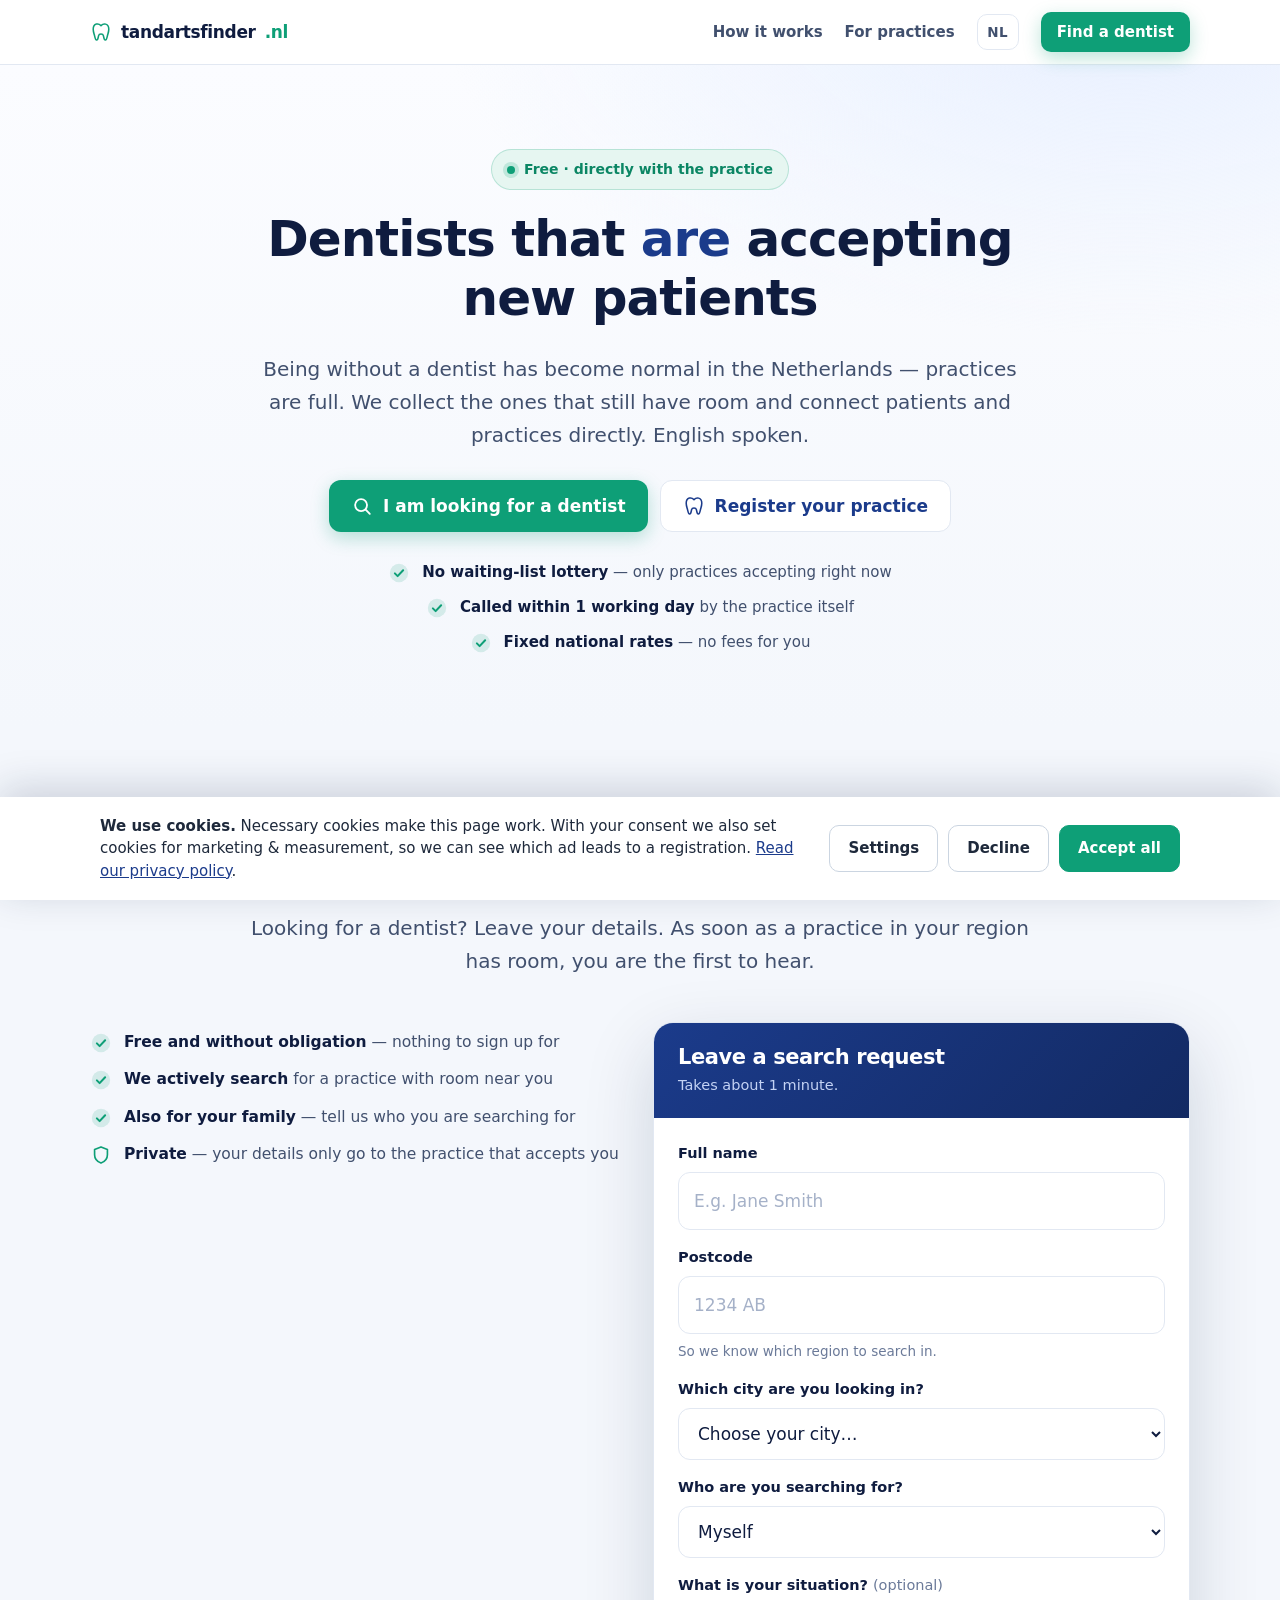
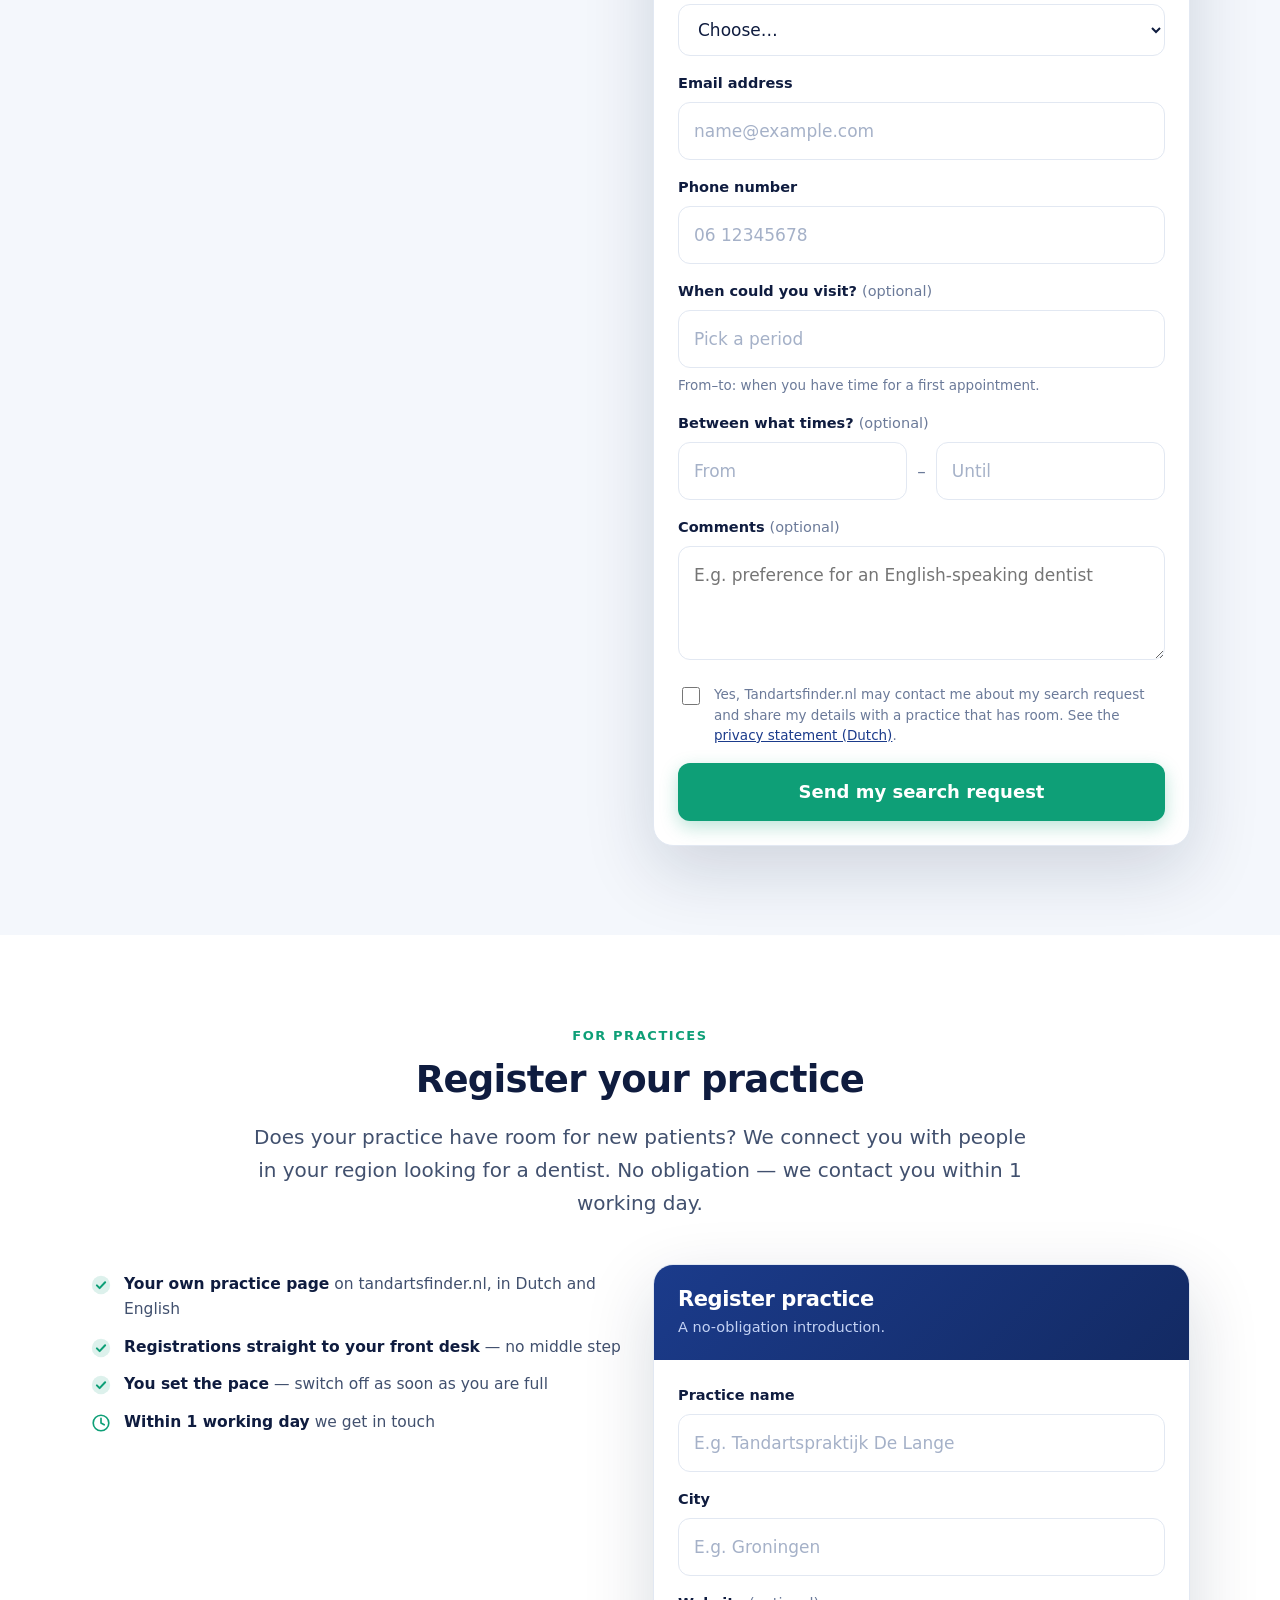
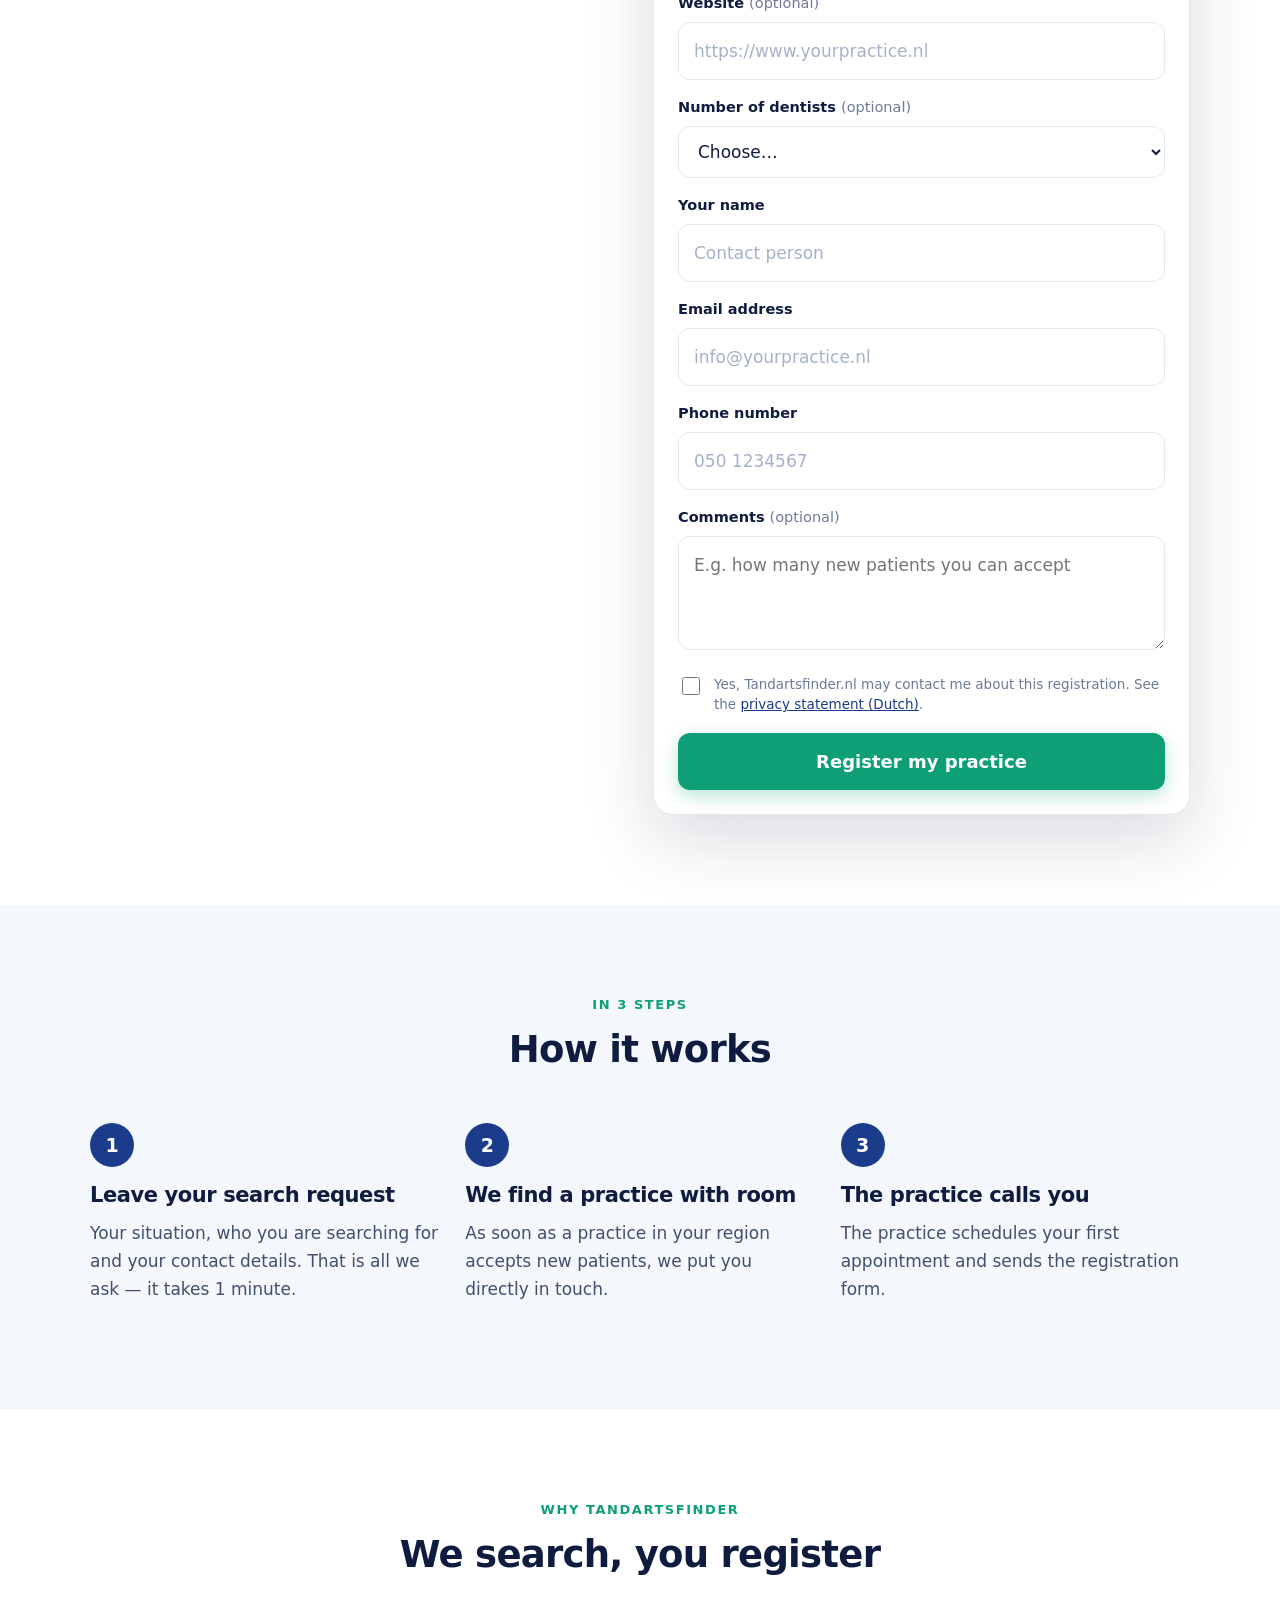
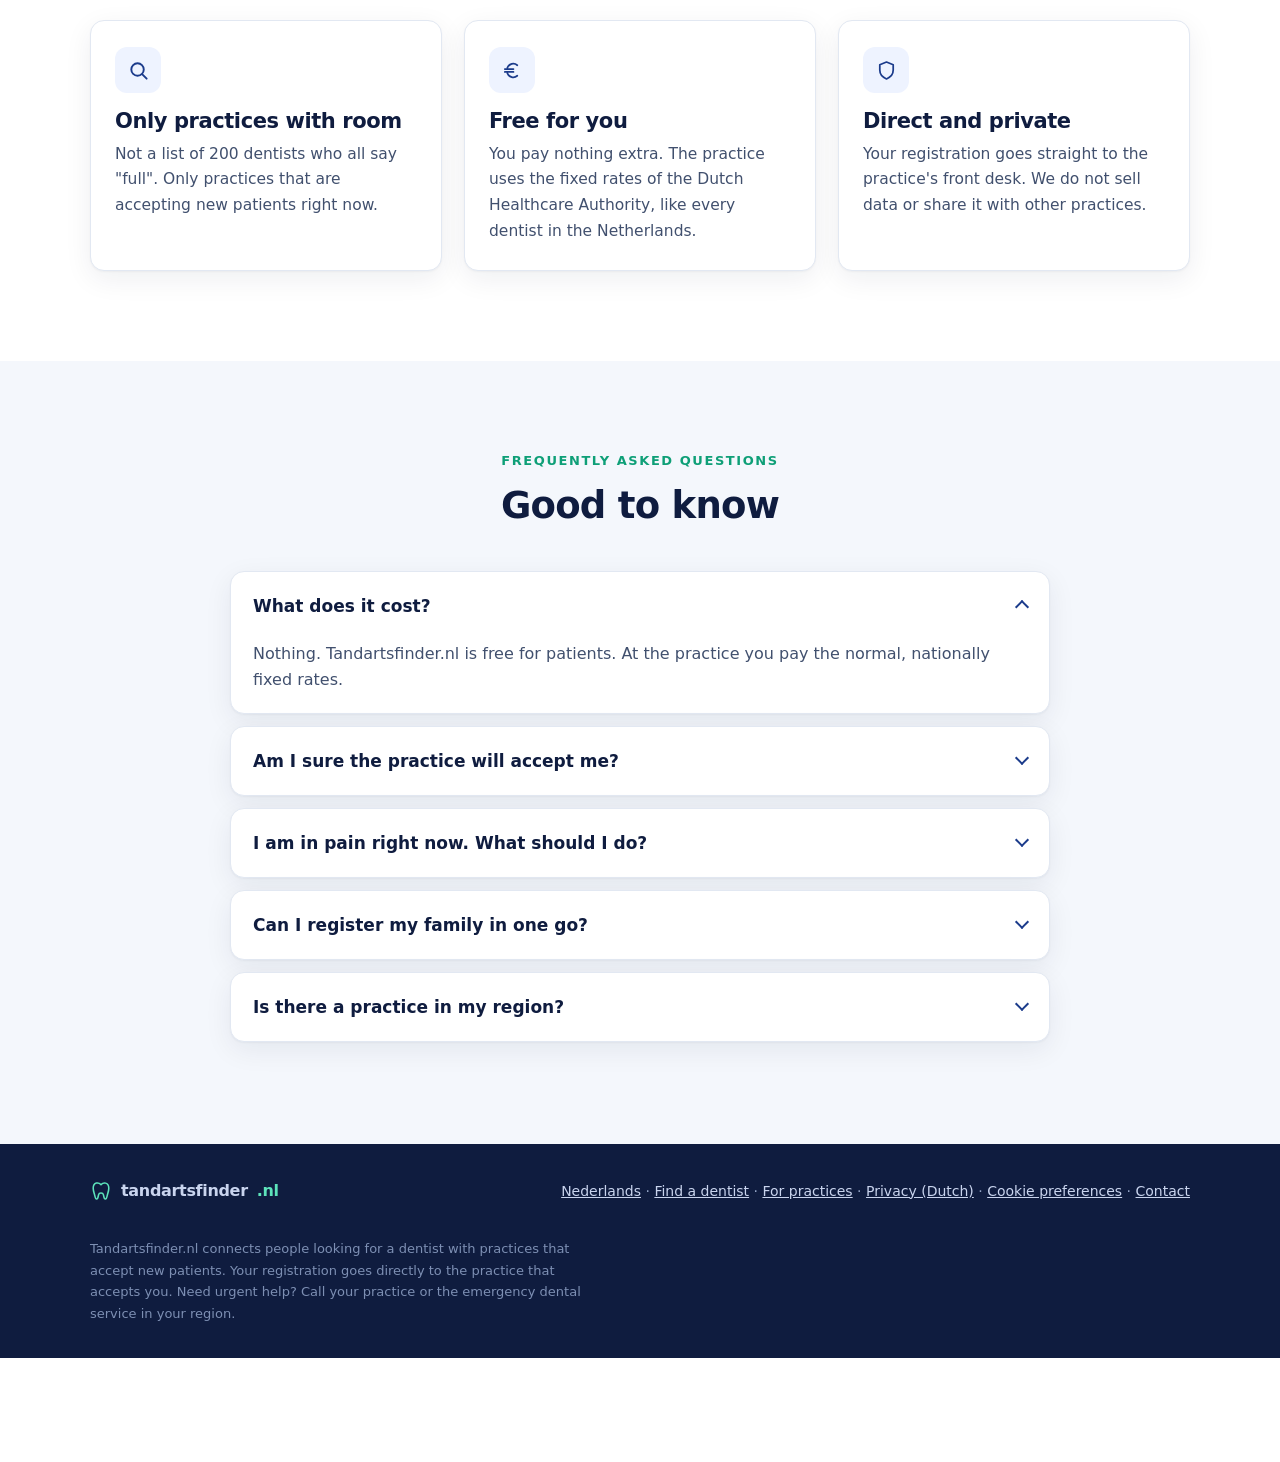
==== commit 63354b32: "Google Tag (GTM-M832V8XP) + cookie banner with Consent Mode v2 advanced - assets/consent.js: same fi" ====
--- a/en/index.html
+++ b/en/index.html
@@ -12,9 +12,10 @@
 <meta property="og:description" content="Leave your search request in one minute — we connect you with a practice that has room. Practice with room? Register. Free and direct.">
 <meta property="og:image" content="https://tandartsfinder.nl/assets/behandeling.jpg">
 <meta property="og:type" content="website">
-<link rel="stylesheet" href="/assets/vendor/flatpickr.min.css">
-<link rel="stylesheet" href="/assets/style.css">
-<link rel="stylesheet" href="/assets/home.css">
+<script src="/assets/consent.js?v=29f787d"></script>
+<link rel="stylesheet" href="/assets/vendor/flatpickr.min.css?v=29f787d">
+<link rel="stylesheet" href="/assets/style.css?v=29f787d">
+<link rel="stylesheet" href="/assets/home.css?v=29f787d">
 </head>
 <body>
 
@@ -85,7 +86,7 @@
             <div class="field"><label for="p-email">Email address</label><input type="email" id="p-email" name="email" autocomplete="email" placeholder="name@example.com" required><span class="error">Please enter a valid email address.</span></div>
             <div class="field"><label for="p-telefoon">Phone number</label><input type="tel" id="p-telefoon" name="telefoon" autocomplete="tel" placeholder="06 12345678" required><span class="error">Please enter a valid phone number.</span></div>
             <div class="field"><label for="p-periode">When could you visit? <span class="opt">(optional)</span></label><input type="text" id="p-periode" placeholder="Pick a period" autocomplete="off"><span class="hint">From–to: when you have time for a first appointment.</span></div>
-            <div class="field"><label for="p-tijd-van">Between what times? <span class="opt">(optional)</span></label><div class="times"><input type="text" id="p-tijd-van" placeholder="From" autocomplete="off"><span>–</span><input type="text" id="p-tijd-tot" placeholder="Until" autocomplete="off"></div></div>
+            <div class="field"><label for="p-tijd-van">Between what times? <span class="opt">(optional)</span></label><div class="times"><input type="text" id="p-tijd-van" placeholder="From" autocomplete="off"><span>–</span><input type="text" id="p-tijd-tot" aria-label="Until" placeholder="Until" autocomplete="off"></div></div>
             <div class="field"><label for="p-toelichting">Comments <span class="opt">(optional)</span></label><textarea id="p-toelichting" name="toelichting" rows="3" placeholder="E.g. preference for an English-speaking dentist"></textarea></div>
             <label class="consent field"><input type="checkbox" name="akkoord" value="ja" required><span>Yes, Tandartsfinder.nl may contact me about my search request and share my details with a practice that has room. See the <a href="/privacy" target="_blank" rel="noopener">privacy statement (Dutch)</a>.<span class="error">You need to agree to continue.</span></span></label>
             <div class="formerror">Sending failed. Check your connection and try again.</div>
@@ -174,13 +175,13 @@
 <footer class="footer">
   <div class="wrap">
     <a class="brand" href="/"><svg class="icon"><use href="#i-tooth"/></svg>tandartsfinder<em>.nl</em></a>
-    <div><a href="/">Nederlands</a> · <a href="#zoek">Find a dentist</a> · <a href="#praktijk-aanmelden">For practices</a> · <a href="/privacy">Privacy (Dutch)</a> · <a href="mailto:info@tandvacature.nl">Contact</a></div>
+    <div><a href="/">Nederlands</a> · <a href="#zoek">Find a dentist</a> · <a href="#praktijk-aanmelden">For practices</a> · <a href="/privacy">Privacy (Dutch)</a> · <a href="#" data-cookies>Cookie preferences</a> · <a href="mailto:info@tandvacature.nl">Contact</a></div>
     <p>Tandartsfinder.nl connects people looking for a dentist with practices that accept new patients. Your registration goes directly to the practice that accepts you. Need urgent help? Call your practice or the emergency dental service in your region.</p>
   </div>
 </footer>
 
-<script src="/assets/cities.js"></script>
-<script src="/assets/vendor/flatpickr.min.js"></script>
-<script src="/assets/home.js"></script>
+<script src="/assets/cities.js?v=29f787d"></script>
+<script src="/assets/vendor/flatpickr.min.js?v=29f787d"></script>
+<script src="/assets/home.js?v=29f787d"></script>
 </body>
 </html>
